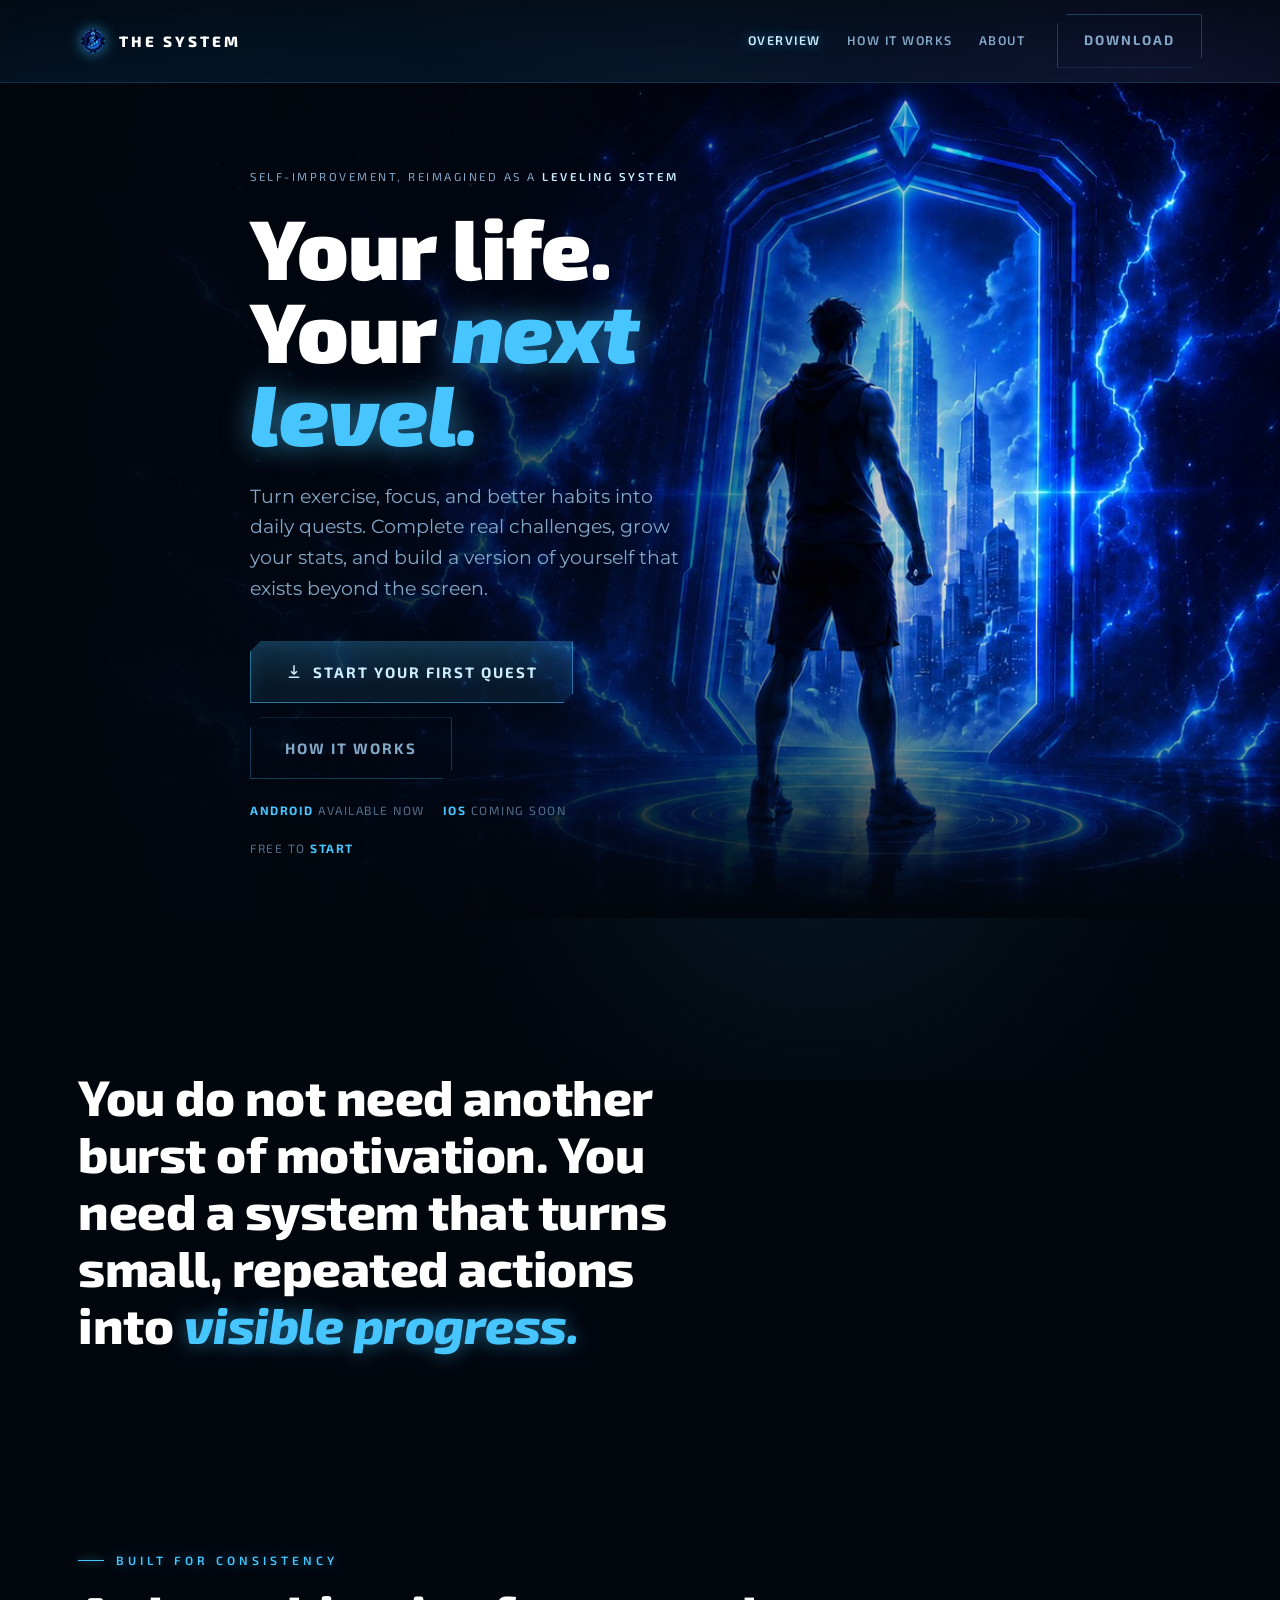
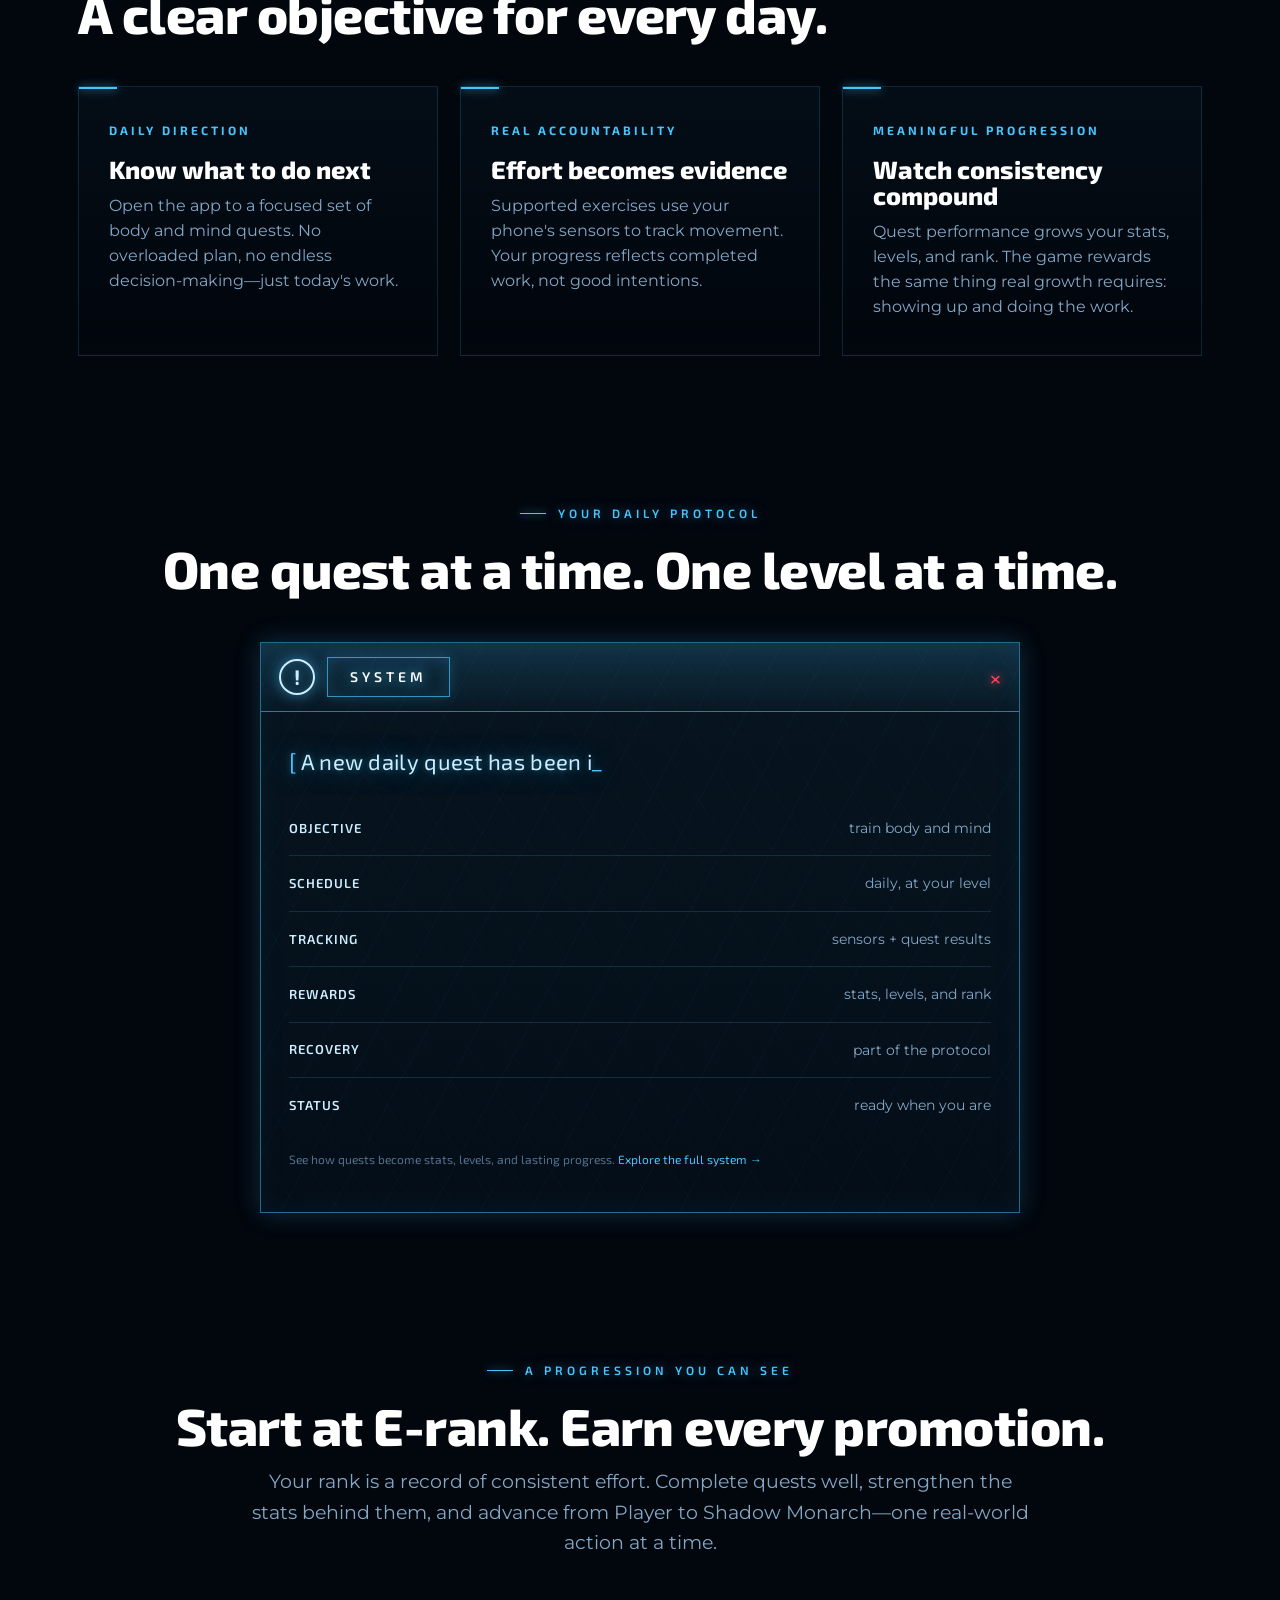
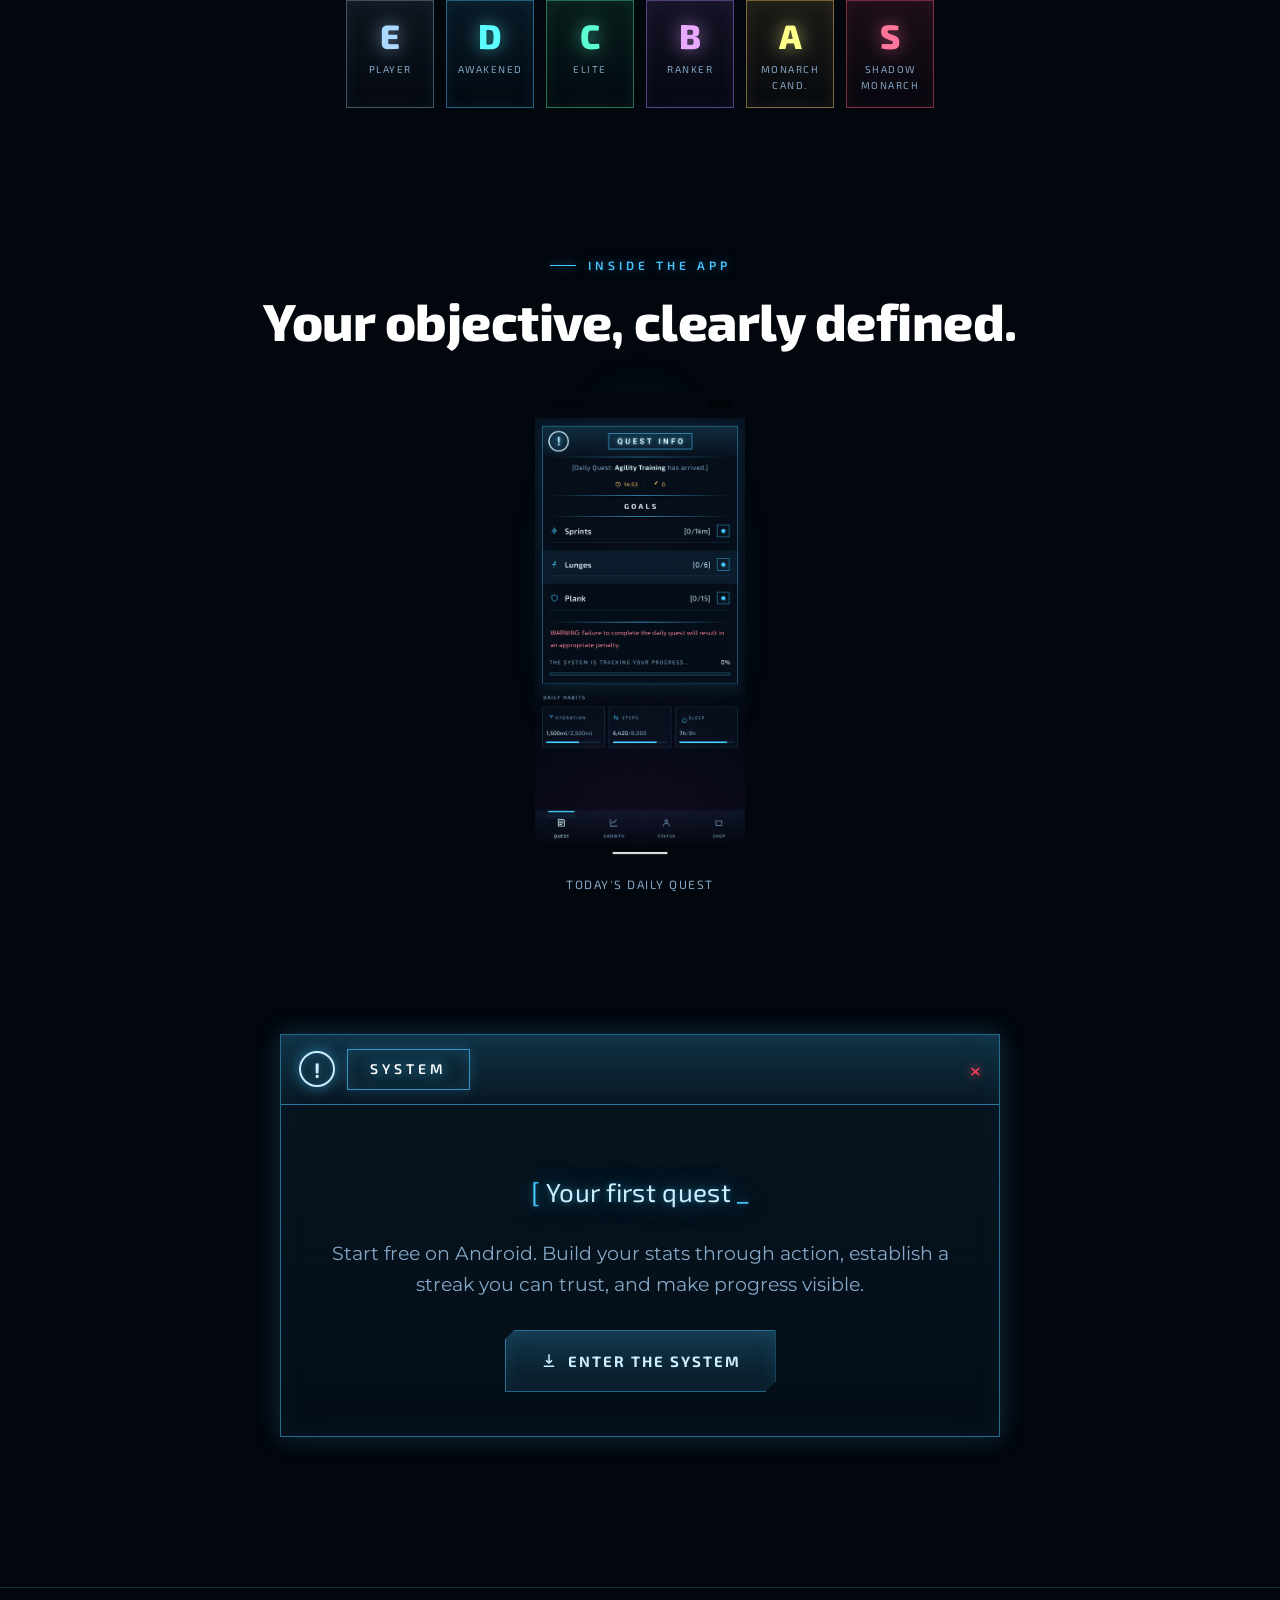
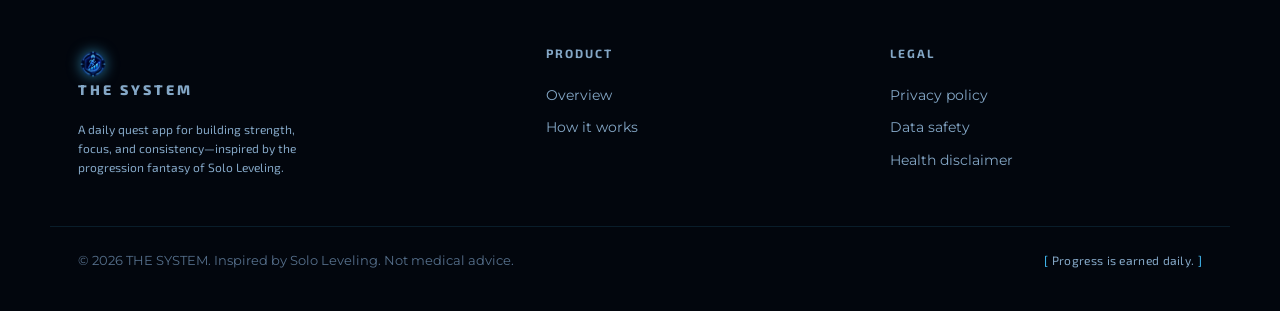
==== index.html @ 0dcc3638 "THE SYSTEM — marketing + download website (static; GitHub Pages + self-host via Docker)" ====
<!DOCTYPE html>
<html lang="en">
<head>
<meta charset="UTF-8" />
<meta name="viewport" content="width=device-width, initial-scale=1.0" />
<title>THE SYSTEM — Turn self-improvement into a daily quest</title>
<meta name="description" content="Build strength, focus, and consistency through daily quests inspired by Solo Leveling. Track real progress, earn stats, and level up in real life." />
<link rel="preconnect" href="https://fonts.googleapis.com" />
<link rel="preconnect" href="https://fonts.gstatic.com" crossorigin />
<link href="https://fonts.googleapis.com/css2?family=Exo+2:wght@300;400;500;600;700;800;900&family=Montserrat:wght@400;500;600;700;800&display=swap" rel="stylesheet" />
<link rel="stylesheet" href="site/site.css" />
  <link rel="icon" type="image/png" href="site/img/store-icon.png" />
  <meta name="theme-color" content="#02060d" />
  <meta property="og:type" content="website" />
  <meta property="og:image" content="site/img/banner.jpg" />
  <meta name="twitter:card" content="summary_large_image" />
  <meta name="twitter:image" content="site/img/banner.jpg" />
</head>
<body data-screen-label="Home">
<div class="bg-field"></div>
<div class="bg-scan"></div>

<!-- ============ NAV ============ -->
<header class="nav">
  <div class="nav-in">
    <a class="brand" href="index.html"><span class="mark"><img src="site/img/logo.png" alt="The System logo" /></span>THE&nbsp;SYSTEM</a>
    <nav class="nav-links">
      <a href="index.html" aria-current="page">Overview</a>
      <a href="the-system.html">How it works</a>
      <a href="about.html">About</a>
    </nav>
    <a class="btn ghost nav-cta" href="download.html">Download</a>
  </div>
</header>

<!-- ============ HERO ============ -->
<section class="phero">
  <div class="phero-art"><img src="site/img/banner.jpg" alt="A hunter facing a glowing gate" fetchpriority="high" decoding="async" /></div>
  <div class="wrap">
    <div class="phero-in">
      <span class="inspired">Self-improvement, reimagined as a <b>leveling system</b></span>
      <h1 style="margin-top:18px;">Your life.<br />Your <em>next level.</em></h1>
      <p class="lead">Turn exercise, focus, and better habits into daily quests. Complete real challenges, grow your stats, and build a version of yourself that exists beyond the screen.</p>
      <div class="phero-cta">
        <a class="btn lg" href="download.html">
          <svg class="ico" viewBox="0 0 24 24" fill="none" stroke="currentColor" stroke-width="2"><path d="M12 3v12M12 15l-4-4M12 15l4-4M5 19h14"/></svg>
          Start your first quest
        </a>
        <a class="btn ghost lg" href="the-system.html">How it works</a>
      </div>
      <div class="phero-note">
        <span><b>Android</b> available now</span>
        <span><b>iOS</b> coming soon</span>
        <span>Free to <b>start</b></span>
      </div>
    </div>
  </div>
</section>

<!-- ============ MANIFESTO ============ -->
<section class="section-pad" style="padding-top:clamp(60px,8vw,100px);">
  <div class="wrap">
    <p class="manifesto reveal">You do not need another burst of motivation. You need a system that turns small, repeated actions into <span class="sys-accent">visible progress.</span></p>
  </div>
</section>

<!-- ============ THE LAW (was VALUE PROPS) ============ -->
<section class="section-pad" style="padding-top:0;">
  <div class="wrap">
    <div style="margin-bottom:46px;">
      <span class="eyebrow reveal">Built for consistency</span>
      <h2 class="reveal" data-delay="60" style="margin-top:16px;max-width:24ch;">A clear objective for every day.</h2>
    </div>
    <div class="grid-3">
      <div class="vcard reveal">
        <div class="vk">Daily direction</div>
        <h3>Know what to do next</h3>
        <p>Open the app to a focused set of body and mind quests. No overloaded plan, no endless decision-making—just today's work.</p>
      </div>
      <div class="vcard reveal" data-delay="90">
        <div class="vk">Real accountability</div>
        <h3>Effort becomes evidence</h3>
        <p>Supported exercises use your phone's sensors to track movement. Your progress reflects completed work, not good intentions.</p>
      </div>
      <div class="vcard reveal" data-delay="180">
        <div class="vk">Meaningful progression</div>
        <h3>Watch consistency compound</h3>
        <p>Quest performance grows your stats, levels, and rank. The game rewards the same thing real growth requires: showing up and doing the work.</p>
      </div>
    </div>
  </div>
</section>

<!-- ============ RECOVERED TRANSMISSION (replaces LOOP) ============ -->
<section class="section-pad" style="padding-top:0;">
  <div class="wrap">
    <div class="center" style="margin-bottom:46px;">
      <span class="eyebrow reveal">Your daily protocol</span>
      <h2 class="reveal" data-delay="60" style="margin-top:18px;">One quest at a time. One level at a time.</h2>
    </div>
    <div class="sys-win reveal" style="max-width:760px;margin:0 auto;padding:0;"><div class="tex"></div>
      <div class="win-header"><span class="win-bang">!</span><span class="win-titlebox">System</span><span class="win-x">&times;</span></div>
      <div class="win-body" style="padding:32px 28px 30px;">
        <p class="brk mono glow-txt" style="font-size:clamp(16px,2.2vw,22px);margin-top:0;" data-type="A new daily quest has been issued."></p>
        <div class="spec" style="margin-top:20px;">
          <div class="spec-row"><span class="k">Objective</span><span class="v">train body and mind</span></div>
          <div class="spec-row"><span class="k">Schedule</span><span class="v">daily, at your level</span></div>
          <div class="spec-row"><span class="k">Tracking</span><span class="v">sensors + quest results</span></div>
          <div class="spec-row"><span class="k">Rewards</span><span class="v">stats, levels, and rank</span></div>
          <div class="spec-row"><span class="k">Recovery</span><span class="v">part of the protocol</span></div>
          <div class="spec-row"><span class="k">Status</span><span class="v">ready when you are</span></div>
        </div>
        <p class="mini-note" style="margin-top:18px;text-transform:none;letter-spacing:0;">See how quests become stats, levels, and lasting progress. <a href="the-system.html">Explore the full system &rarr;</a></p>
      </div>
    </div>
  </div>
</section>

<!-- ============ THE CLIMB (ranks) ============ -->
<section class="section-pad" style="padding-top:0;">
  <div class="wrap center">
    <span class="eyebrow reveal">A progression you can see</span>
    <h2 class="reveal" data-delay="60" style="margin-top:18px;margin-bottom:14px;">Start at E-rank. Earn every promotion.</h2>
    <p class="lead reveal" data-delay="120" style="margin:0 auto 42px;">Your rank is a record of consistent effort. Complete quests well, strengthen the stats behind them, and advance from Player to Shadow Monarch—one real-world action at a time.</p>
    <div class="ranks reveal" data-delay="160">
      <div class="rank-pill" data-r="E"><div class="lt">E</div><div class="nm">Player</div></div>
      <div class="rank-pill" data-r="D"><div class="lt">D</div><div class="nm">Awakened</div></div>
      <div class="rank-pill" data-r="C"><div class="lt">C</div><div class="nm">Elite</div></div>
      <div class="rank-pill" data-r="B"><div class="lt">B</div><div class="nm">Ranker</div></div>
      <div class="rank-pill" data-r="A"><div class="lt">A</div><div class="nm">Monarch Cand.</div></div>
      <div class="rank-pill" data-r="S"><div class="lt">S</div><div class="nm">Shadow Monarch</div></div>
    </div>
  </div>
</section>

<!-- ============ A GLIMPSE (app preview) ============ -->
<section class="section-pad" style="padding-top:0;">
  <div class="wrap">
    <div class="center" style="margin-bottom:46px;">
      <span class="eyebrow reveal">Inside the app</span>
      <h2 class="reveal" data-delay="60" style="margin-top:18px;">Your objective, clearly defined.</h2>
    </div>
    <div class="shots">
      <div class="shot reveal">
        <div class="device"><img src="site/img/app-quest.png" alt="The System's daily quest window" width="210" height="466" loading="lazy" decoding="async" /></div>
        <div class="cap">Today's daily quest</div>
      </div>
    </div>
  </div>
</section>

<!-- ============ DOWNLOAD CTA ============ -->
<section class="cta-band" style="padding-top:0;">
  <div class="wrap center">
    <div class="sys-win reveal" style="max-width:720px;margin:0 auto;padding:0;">
      <div class="win-header"><span class="win-bang">!</span><span class="win-titlebox">System</span><span class="win-x">&times;</span></div>
      <div class="win-body" style="padding:40px 32px 44px;">
        <p class="brk mono glow-txt" style="font-size:clamp(18px,2.4vw,26px);" data-type="Your first quest is ready."></p>
        <p class="lead" style="margin:18px auto 30px;">Start free on Android. Build your stats through action, establish a streak you can trust, and make progress visible.</p>
        <a class="btn lg" href="download.html">
          <svg class="ico" viewBox="0 0 24 24" fill="none" stroke="currentColor" stroke-width="2"><path d="M12 3v12M12 15l-4-4M12 15l4-4M5 19h14"/></svg>
          Enter the System
        </a>
      </div>
    </div>
  </div>
</section>

<!-- ============ FOOTER ============ -->
<footer class="footer">
  <div class="wrap footer-in">
    <div>
      <a class="brand" href="index.html" style="margin-bottom:14px;"><span class="mark"><img src="site/img/logo.png" alt="The System logo" /></span>THE&nbsp;SYSTEM</a>
      <p class="mini-note" style="text-transform:none;letter-spacing:0;color:var(--dim);max-width:36ch;">A daily quest app for building strength, focus, and consistency—inspired by the progression fantasy of Solo Leveling.</p>
    </div>
    <div>
      <h4>Product</h4>
      <a href="index.html">Overview</a>
      <a href="the-system.html">How it works</a>
    </div>
    <div>
      <h4>Legal</h4>
      <a href="privacy-policy.html">Privacy policy</a>
      <a href="#">Data safety</a>
      <a href="#">Health disclaimer</a>
    </div>
  </div>
  <div class="wrap legal">
    <span>&copy; <span id="year">2026</span> THE SYSTEM. Inspired by Solo Leveling. Not medical advice.</span>
    <span class="brk">Progress is earned daily.</span>
  </div>
</footer>

<script src="site/site.js"></script>
</body>
</html>
---- site/site.css ----
/* ============================================================
   THE SYSTEM — marketing site design system
   Holographic "System window" language ported from the app.
   Tokens are set on :root by site.js (colorway/motion/font tweaks).
   ============================================================ */

:root {
  --sys: #46c5ff;
  --sys-rgb: 70, 197, 255;
  --bright: #cdeeff;
  --text: #dceefc;
  --dim: #84a7c6;
  --faint: #56708c;
  --danger: #ff4257;
  --danger-rgb: 255, 66, 87;
  --gold: #ffcf6b;
  --ok: #46e3a0;
  --ok-rgb: 70, 227, 160;
  --bg0: #02060d;
  --bg1: #050d18;
  --line: rgba(var(--sys-rgb), 0.5);
  --glow-k: 1;
  --disp: 'Exo 2';
  --body: 'Montserrat';
  --maxw: 1180px;
}

* { box-sizing: border-box; -webkit-tap-highlight-color: transparent; }

html { scroll-behavior: smooth; }
@media (prefers-reduced-motion: reduce) { html { scroll-behavior: auto; } }

body {
  margin: 0;
  font-family: var(--body), system-ui, sans-serif;
  color: var(--text);
  background: var(--bg0);
  line-height: 1.6;
  overflow-x: hidden;
  position: relative;
  -webkit-font-smoothing: antialiased;
}

/* ===== layered atmospheric background ===== */
/* base wash: deep cool gradient + cyan bloom from a "gate" above + far violet */
.bg-field {
  position: fixed; inset: 0; z-index: -6; pointer-events: none;
  background:
    radial-gradient(70% 48% at 50% -8%, rgba(var(--sys-rgb), 0.16) 0%, rgba(var(--sys-rgb), 0) 60%),
    radial-gradient(100% 70% at 88% 4%, rgba(150, 40, 220, 0.12) 0%, rgba(150, 40, 220, 0) 55%),
    radial-gradient(120% 80% at 10% 102%, rgba(var(--sys-rgb), 0.07) 0%, rgba(var(--sys-rgb), 0) 60%),
    linear-gradient(180deg, #061224 0%, var(--bg1) 32%, var(--bg0) 72%, #010308 100%);
}
/* vignette + diagonal brushed-circuit scratch */
.bg-field::before {
  content: ''; position: absolute; inset: 0; opacity: 0.5;
  background:
    repeating-linear-gradient(122deg, transparent 0 34px, rgba(var(--sys-rgb), 0.04) 34px 35px, transparent 35px 70px),
    repeating-linear-gradient(58deg, transparent 0 92px, rgba(var(--sys-rgb), 0.022) 92px 93px),
    repeating-linear-gradient(58deg, transparent 0 190px, rgba(190, 220, 255, 0.018) 190px 191px);
  -webkit-mask-image: radial-gradient(130% 110% at 50% 0%, #000 28%, transparent 88%);
  mask-image: radial-gradient(130% 110% at 50% 0%, #000 28%, transparent 88%);
}
.bg-field::after { /* edge vignette to focus content */
  content: ''; position: absolute; inset: 0;
  background: radial-gradient(130% 100% at 50% 42%, transparent 52%, rgba(0, 4, 10, 0.55) 100%);
}

/* slow-pulsing aurora band high in the scene */
.bg-aurora {
  position: fixed; left: -10%; right: -10%; top: -14%; height: 56%; z-index: -5; pointer-events: none;
  background: radial-gradient(60% 100% at 50% 0%, rgba(var(--sys-rgb), 0.14), rgba(var(--sys-rgb), 0) 70%);
  filter: blur(30px); opacity: calc(0.85 * var(--glow-k)); will-change: opacity, transform;
  animation: auroraPulse 14s ease-in-out infinite;
}
@keyframes auroraPulse { 0%, 100% { opacity: calc(0.6 * var(--glow-k)); transform: translateY(0) scale(1); } 50% { opacity: calc(0.95 * var(--glow-k)); transform: translateY(-2%) scale(1.04); } }

/* drifting blue light pools */
.bg-light {
  position: fixed; inset: -20%; z-index: -5; pointer-events: none; will-change: transform;
  opacity: calc(0.75 * var(--glow-k));
  background:
    radial-gradient(26% 38% at 22% 28%, rgba(var(--sys-rgb), 0.20), transparent 70%),
    radial-gradient(22% 34% at 78% 18%, rgba(130, 170, 255, 0.16), transparent 70%),
    radial-gradient(30% 40% at 60% 80%, rgba(var(--sys-rgb), 0.12), transparent 72%);
  animation: lightDrift 18s ease-in-out infinite alternate;
}
@keyframes lightDrift {
  0%   { transform: translate3d(-4%, -2%, 0) scale(1.05); }
  50%  { transform: translate3d(3%, 2%, 0) scale(1.12); }
  100% { transform: translate3d(5%, -3%, 0) scale(1.06); }
}
/* slow light beam sweeping across */
.bg-sweep {
  position: fixed; top: -10%; bottom: -10%; width: 42%; left: -50%; z-index: -5;
  pointer-events: none; mix-blend-mode: screen; filter: blur(10px);
  opacity: calc(0.85 * var(--glow-k));
  background: linear-gradient(105deg, transparent 0%, rgba(var(--sys-rgb), 0.10) 42%, rgba(190, 220, 255, 0.08) 52%, rgba(var(--sys-rgb), 0.07) 62%, transparent 100%);
  transform: skewX(-8deg);
  animation: lightSweep 13s linear infinite;
}
@keyframes lightSweep { 0% { left: -50%; } 100% { left: 120%; } }

/* ===== lightning / thunder ===== */
.bg-flash {
  position: fixed; inset: 0; z-index: -4; pointer-events: none; mix-blend-mode: screen; opacity: 0;
  background: radial-gradient(95% 70% at 26% -8%, rgba(180, 215, 255, 0.6), rgba(var(--sys-rgb), 0.22) 36%, transparent 72%);
  animation: thunder 8.5s ease-out infinite;
}
.bg-flash.b2 {
  background: radial-gradient(85% 65% at 78% -8%, rgba(160, 205, 255, 0.55), rgba(var(--sys-rgb), 0.2) 40%, transparent 74%);
  animation-duration: 12s; animation-delay: 4.5s;
}
@keyframes thunder {
  0%, 100% { opacity: 0; }
  1.4% { opacity: 0.85; }
  2.8% { opacity: 0.1; }
  4.2% { opacity: 0.62; }
  6.5% { opacity: 0; }
}
.bg-bolts { position: fixed; inset: 0; z-index: -4; pointer-events: none; }
.bg-bolts svg {
  position: absolute; top: 0; width: auto; opacity: 1; color: var(--sys);
  transform: translateX(-50%); overflow: visible;   /* left:% = bolt centre; forks may exceed viewBox */
  filter: drop-shadow(0 0 1.5px #ffffff) drop-shadow(0 0 6px var(--sys)) drop-shadow(0 0 16px rgba(var(--sys-rgb), 0.75));
  -webkit-mask-image: linear-gradient(180deg, #000 82%, transparent 100%);
  mask-image: linear-gradient(180deg, #000 82%, transparent 100%);
  clip-path: inset(0 0 100% 0);
  animation: boltDraw 7s ease-in-out infinite;
}
/* per-branch widths are set inline (tapered by fork depth); classes carry colour */
.bg-bolts svg path { fill: none; stroke-linecap: round; stroke-linejoin: round; }
.bg-bolts svg .glow { stroke: currentColor; opacity: 0.35; }
.bg-bolts svg .core { stroke: #eaf6ff; }
/* A strike: snap-draw the whole forked bolt top→bottom, double-flicker, fade — then
   stay dark the rest of the (8–12s) cycle. Staggered per bolt so strikes feel random. */
@keyframes boltDraw {
  0% { clip-path: inset(0 0 100% 0); opacity: 1; }
  5% { clip-path: inset(0 0 0 0); opacity: 1; }
  7% { opacity: 0.3; }
  9% { opacity: 1; }
  12% { opacity: 0.55; }
  14% { opacity: 1; }
  22% { clip-path: inset(0 0 0 0); opacity: 0; }
  100% { clip-path: inset(0 0 0 0); opacity: 0; }
}

/* horizon perspective grid anchored to the bottom of the viewport */
.bg-grid {
  position: fixed; left: -30%; right: -30%; bottom: -4%; height: 44%; z-index: -5; pointer-events: none;
  background-image:
    repeating-linear-gradient(90deg, rgba(var(--sys-rgb), 0.14) 0 1px, transparent 1px 64px),
    repeating-linear-gradient(0deg, rgba(var(--sys-rgb), 0.14) 0 1px, transparent 1px 64px);
  transform: perspective(460px) rotateX(76deg); transform-origin: bottom center;
  -webkit-mask-image: linear-gradient(0deg, transparent 0%, #000 42%, transparent 100%);
  mask-image: linear-gradient(0deg, transparent 0%, #000 42%, transparent 100%);
  opacity: 0.38;
}
/* gridDrift removed: it animated background-position (full-viewport repaint every
   frame) but each gradient slid only along its own invariant axis → zero visible
   motion. The 3D transform already promotes this layer; it now rasterizes once. */

/* drifting motes (particle field) — populated by site.js */
.bg-motes { position: fixed; inset: 0; z-index: -4; pointer-events: none; overflow: hidden; }
.bg-motes i {
  position: absolute; bottom: -10px; width: 2px; height: 2px; border-radius: 50%;
  background: var(--sys); box-shadow: 0 0 7px var(--sys); opacity: 0;
  animation: moteRise linear infinite;
}
@keyframes moteRise {
  0% { transform: translateY(0); opacity: 0; }
  12% { opacity: 0.8; }
  85% { opacity: 0.5; }
  100% { transform: translateY(-104vh); opacity: 0; }
}

/* fine scanlines */
.bg-scan {
  position: fixed; inset: 0; z-index: -3; pointer-events: none; opacity: 0.42;
  background: repeating-linear-gradient(0deg, rgba(var(--sys-rgb), 0.03) 0px, rgba(var(--sys-rgb), 0.03) 1px, transparent 1px, transparent 3px);
  mix-blend-mode: screen;
}
body[data-motion="low"] .bg-scan { display: none; }
body[data-motion="low"] .bg-aurora,
body[data-motion="low"] .bg-grid,
body[data-motion="low"] .bg-light,
body[data-motion="low"] .bg-flash,
body[data-motion="low"] .bg-bolts svg { animation: none; }
body[data-motion="low"] .bg-flash,
body[data-motion="low"] .bg-bolts { display: none; }
body[data-motion="low"] .bg-motes { display: none; }
@media (prefers-reduced-motion: reduce) {
  .bg-aurora, .bg-grid, .bg-motes i, .bg-light, .bg-flash, .bg-bolts svg { animation: none; }
  .bg-motes, .bg-flash, .bg-bolts { display: none; }
}

/* ---------- typography ---------- */
.mono { font-family: var(--disp), system-ui, sans-serif; font-variant-numeric: tabular-nums; }
.eyebrow {
  font-family: var(--disp), system-ui, sans-serif;
  font-size: 12px; font-weight: 600; letter-spacing: 4px; text-transform: uppercase;
  color: var(--sys); text-shadow: 0 0 12px rgba(var(--sys-rgb), 0.5);
  display: inline-flex; align-items: center; gap: 12px;
}
.eyebrow::before {
  content: ''; width: 26px; height: 1px; background: var(--sys);
  box-shadow: 0 0 8px var(--sys);
}
h1, h2, h3 { font-family: var(--disp), system-ui, sans-serif; font-weight: 800; line-height: 1.04; margin: 0; color: #fff; letter-spacing: -0.01em; text-wrap: balance; }
h1 { font-size: clamp(40px, 7vw, 84px); }
h2 { font-size: clamp(30px, 4.4vw, 52px); }
h3 { font-size: clamp(19px, 2vw, 24px); letter-spacing: 0; }
p { text-wrap: pretty; }
.lead { font-size: clamp(17px, 1.5vw, 21px); color: var(--dim); max-width: 60ch; }
.glow-txt { color: #fff; text-shadow: 0 0 24px rgba(var(--sys-rgb), 0.55), 0 0 6px rgba(var(--sys-rgb), 0.4); }
.sys-accent { color: var(--sys); text-shadow: 0 0 20px rgba(var(--sys-rgb), 0.5); }

/* bracketed System voice copy */
.brk {
  font-family: var(--disp), system-ui, sans-serif; color: var(--bright);
  letter-spacing: 0.3px;
}
.brk::before { content: '[ '; color: var(--sys); }
.brk::after { content: ' ]'; color: var(--sys); }

a { color: var(--sys); text-decoration: none; }

/* ---------- layout ---------- */
.wrap { max-width: var(--maxw); margin: 0 auto; padding: 0 28px; }
section { position: relative; }
.section-pad { padding: clamp(70px, 11vw, 140px) 0; }
.center { text-align: center; }
.center .lead, .center .eyebrow { margin-left: auto; margin-right: auto; }
.center .eyebrow { justify-content: center; }

/* ---------- nav ---------- */
.nav {
  position: sticky; top: 0; z-index: 100;
  backdrop-filter: blur(10px) saturate(140%);
  -webkit-backdrop-filter: blur(10px) saturate(140%);
  background: linear-gradient(180deg, rgba(3, 8, 16, 0.86), rgba(3, 8, 16, 0.55));
  border-bottom: 1px solid rgba(var(--sys-rgb), 0.22);
}
/* Reduced-motion: drop the per-scroll-frame backdrop blur for a cheap opaque bar. */
body[data-motion="low"] .nav { backdrop-filter: none; -webkit-backdrop-filter: none; background: rgba(3, 8, 16, 0.92); }
.nav-in { max-width: var(--maxw); margin: 0 auto; padding: 14px 28px; display: flex; align-items: center; gap: 28px; }
.brand { display: flex; align-items: center; gap: 11px; font-family: var(--disp); font-weight: 800; letter-spacing: 3px; color: #fff; text-transform: uppercase; font-size: 15px; }
.brand .mark {
  width: 30px; height: 30px; flex-shrink: 0; display: grid; place-items: center;
}
.brand .mark img { width: 100%; height: 100%; object-fit: contain; filter: drop-shadow(0 0 7px rgba(var(--sys-rgb), 0.6)); }
.nav-links { display: flex; gap: 26px; margin-left: auto; align-items: center; }
.nav-links a {
  font-family: var(--disp); font-size: 12.5px; font-weight: 600; letter-spacing: 1.5px;
  text-transform: uppercase; color: var(--dim); transition: color .15s, text-shadow .15s;
}
.nav-links a:hover, .nav-links a[aria-current="page"] { color: var(--bright); text-shadow: 0 0 12px rgba(var(--sys-rgb), 0.5); }
.nav-cta { margin-left: 4px; }
.nav-burger { display: none; }
@media (max-width: 760px) {
  .nav-links { display: none; }
}

/* ---------- buttons ---------- */
.btn {
  font-family: var(--disp), system-ui, sans-serif; font-weight: 700; letter-spacing: 2px;
  text-transform: uppercase; cursor: pointer; user-select: none; display: inline-flex;
  align-items: center; gap: 10px; border: 1px solid var(--line); color: var(--bright);
  background: linear-gradient(180deg, rgba(var(--sys-rgb), 0.22), rgba(var(--sys-rgb), 0.05));
  padding: 15px 26px; font-size: 13.5px; position: relative; transition: all .16s ease;
  box-shadow: inset 0 0 20px rgba(var(--sys-rgb), 0.1); clip-path: polygon(10px 0, 100% 0, 100% calc(100% - 10px), calc(100% - 10px) 100%, 0 100%, 0 10px);
}
.btn:hover { background: linear-gradient(180deg, rgba(var(--sys-rgb), 0.36), rgba(var(--sys-rgb), 0.1)); box-shadow: 0 0 26px rgba(var(--sys-rgb), 0.4), inset 0 0 22px rgba(var(--sys-rgb), 0.16); transform: translateY(-1px); }
.btn:active { transform: translateY(0) scale(0.99); }
.btn.lg { padding: 18px 34px; font-size: 15px; }
.btn.ghost { background: transparent; color: var(--dim); border-color: rgba(var(--sys-rgb), 0.28); box-shadow: none; }
.btn.ghost:hover { color: var(--bright); border-color: var(--sys); box-shadow: 0 0 18px rgba(var(--sys-rgb), 0.25); }
.btn .ico { width: 18px; height: 18px; display: block; }

/* ---------- System window ---------- */
.sys-win {
  position: relative;
  background: linear-gradient(180deg, rgba(var(--sys-rgb), 0.05), rgba(var(--sys-rgb), 0.012)), rgba(5, 13, 24, 0.78);
  border: 1px solid var(--line);
  box-shadow: 0 0 calc(24px * var(--glow-k)) rgba(var(--sys-rgb), calc(0.22 * var(--glow-k))), inset 0 0 30px rgba(var(--sys-rgb), 0.05);
}
.sys-win.danger {
  background: linear-gradient(180deg, rgba(var(--danger-rgb), 0.1), rgba(var(--danger-rgb), 0.02)), rgba(22, 6, 10, 0.8);
  border-color: rgba(var(--danger-rgb), 0.55);
  box-shadow: 0 0 calc(28px * var(--glow-k)) rgba(var(--danger-rgb), 0.3), inset 0 0 30px rgba(var(--danger-rgb), 0.06);
}
.sys-win .tex {
  position: absolute; inset: 0; pointer-events: none; z-index: 0; opacity: 0.6; overflow: hidden;
  background:
    repeating-linear-gradient(118deg, transparent 0 20px, rgba(var(--sys-rgb), 0.05) 20px 21px, transparent 21px 44px),
    repeating-linear-gradient(56deg, transparent 0 32px, rgba(var(--sys-rgb), 0.03) 32px 33px);
}
.sys-win.danger .tex { background: repeating-linear-gradient(118deg, transparent 0 26px, rgba(var(--danger-rgb), 0.05) 26px 27px); }
.sys-win > * { position: relative; z-index: 1; }

.win-header {
  display: flex; align-items: center; gap: 12px; padding: 14px 18px;
  border-bottom: 1px solid var(--line);
  background: linear-gradient(180deg, rgba(var(--sys-rgb), 0.16), rgba(var(--sys-rgb), 0.02));
}
.win-bang {
  width: 36px; height: 36px; border-radius: 50%; flex-shrink: 0; border: 2px solid var(--bright);
  display: grid; place-items: center; font-family: var(--disp); font-weight: 700; font-size: 21px;
  color: var(--bright); text-shadow: 0 0 12px var(--sys); line-height: 1;
  box-shadow: 0 0 14px rgba(var(--sys-rgb), 0.55), inset 0 0 10px rgba(var(--sys-rgb), 0.3);
}
.sys-win.danger .win-bang { border-color: var(--danger); color: var(--danger); text-shadow: 0 0 12px var(--danger); box-shadow: 0 0 14px rgba(var(--danger-rgb), 0.55); }
.win-titlebox {
  border: 1.5px solid rgba(var(--sys-rgb), 0.7); padding: 8px 22px; font-family: var(--disp);
  font-weight: 600; letter-spacing: 4px; color: #fff; text-transform: uppercase; white-space: nowrap;
  font-size: 14px; text-shadow: 0 0 14px var(--sys); box-shadow: inset 0 0 18px rgba(var(--sys-rgb), 0.14), 0 0 14px rgba(var(--sys-rgb), 0.2);
}
.sys-win.danger .win-titlebox { border-color: rgba(var(--danger-rgb), 0.7); text-shadow: 0 0 14px var(--danger); box-shadow: inset 0 0 18px rgba(var(--danger-rgb), 0.14); }
.win-x { margin-left: auto; color: var(--danger); font-size: 22px; line-height: 1; font-family: var(--disp); text-shadow: 0 0 10px var(--danger); }
.win-body { padding: 22px 20px; }
.divider { height: 1px; background: linear-gradient(90deg, transparent, rgba(var(--sys-rgb), 0.85), transparent); box-shadow: 0 0 7px rgba(var(--sys-rgb), 0.5); margin: 18px 0; }

/* ---------- hero ---------- */
.hero { padding: clamp(60px, 9vw, 110px) 0 clamp(60px, 8vw, 90px); position: relative; overflow: hidden; }
.hero-grid {
  position: absolute; left: -25%; right: -25%; bottom: -6%; height: 52%; z-index: -1; pointer-events: none;
  background-image:
    repeating-linear-gradient(90deg, rgba(var(--sys-rgb), 0.16) 0 1px, transparent 1px 60px),
    repeating-linear-gradient(0deg, rgba(var(--sys-rgb), 0.16) 0 1px, transparent 1px 60px);
  transform: perspective(420px) rotateX(74deg); transform-origin: bottom center;
  -webkit-mask-image: linear-gradient(0deg, transparent 2%, #000 50%, transparent 100%);
  mask-image: linear-gradient(0deg, transparent 2%, #000 50%, transparent 100%);
  opacity: 0.5;
}
/* gridpan removed: same no-op background-position animation as gridDrift. */
.hero-layout { display: grid; grid-template-columns: 1.15fr 0.85fr; gap: 56px; align-items: center; }
@media (max-width: 920px) { .hero-layout { grid-template-columns: 1fr; gap: 44px; } }
.hero h1 { margin: 18px 0 0; }
.hero .lead { margin-top: 24px; }
.hero-cta { display: flex; flex-wrap: wrap; gap: 14px; margin-top: 36px; align-items: center; }
.hero-meta { display: flex; gap: 22px; margin-top: 26px; flex-wrap: wrap; font-family: var(--disp); font-size: 12px; letter-spacing: 1.5px; text-transform: uppercase; color: var(--dim); }
.hero-meta b { color: var(--bright); font-weight: 700; }

/* device frame (wraps cropped screenshot) */
.device { position: relative; width: 100%; max-width: 290px; margin: 0 auto; }
.device img { width: 100%; display: block; border-radius: 22px; }
.device::after {
  content: ''; position: absolute; inset: -10% -14%; z-index: -1;
  background: radial-gradient(60% 60% at 50% 45%, rgba(var(--sys-rgb), 0.4), transparent 70%);
  filter: blur(20px); opacity: calc(0.7 * var(--glow-k));
}
.device.float { animation: floaty 6s ease-in-out infinite; }
@keyframes floaty { 0%, 100% { transform: translateY(0); } 50% { transform: translateY(-12px); } }
body[data-motion="low"] .device.float { animation: none; }

/* ---------- pillars ---------- */
.grid-2 { display: grid; grid-template-columns: 1fr 1fr; gap: 22px; }
.grid-3 { display: grid; grid-template-columns: repeat(3, 1fr); gap: 22px; }
.grid-4 { display: grid; grid-template-columns: repeat(4, 1fr); gap: 18px; }
@media (max-width: 860px) { .grid-2, .grid-3, .grid-4 { grid-template-columns: 1fr; } }
@media (max-width: 860px) { .grid-4 { grid-template-columns: 1fr 1fr; } }

.pillar { padding: 30px 28px 32px; display: flex; flex-direction: column; gap: 14px; }
.pillar .tag { font-family: var(--disp); font-size: 11px; letter-spacing: 2.5px; text-transform: uppercase; font-weight: 700; padding: 5px 12px; align-self: flex-start; border: 1px solid; }
.tag.free { color: var(--ok); border-color: rgba(var(--ok-rgb), 0.5); background: rgba(var(--ok-rgb), 0.08); text-shadow: 0 0 8px rgba(var(--ok-rgb), 0.4); }
.tag.enh { color: var(--gold); border-color: rgba(255, 207, 107, 0.5); background: rgba(255, 207, 107, 0.08); text-shadow: 0 0 8px rgba(255, 207, 107, 0.4); }
.pillar h3 { font-size: 26px; font-family: var(--disp); }
.pillar p { color: var(--dim); margin: 0; }
.stat-chips { display: flex; flex-wrap: wrap; gap: 8px; margin-top: 4px; }
.chip {
  font-family: var(--disp); font-size: 12px; font-weight: 700; letter-spacing: 1px; padding: 6px 11px;
  border: 1px solid rgba(var(--sys-rgb), 0.35); color: var(--bright); background: rgba(var(--sys-rgb), 0.07);
  display: inline-flex; align-items: center; gap: 7px;
}
.chip.locked { color: var(--dim); border-color: rgba(132, 167, 198, 0.3); }
.chip.locked::before { content: '\1F512'; font-size: 10px; filter: grayscale(1) opacity(0.7); }

/* feature card */
.fcard { padding: 26px 24px; display: flex; flex-direction: column; gap: 12px; }
.fcard .ic {
  width: 42px; height: 42px; border: 1px solid var(--line); display: grid; place-items: center;
  color: var(--sys); box-shadow: inset 0 0 14px rgba(var(--sys-rgb), 0.12);
}
.fcard .ic svg { width: 22px; height: 22px; }
.fcard h3 { font-size: 19px; }
.fcard p { color: var(--dim); margin: 0; font-size: 15px; }

/* ---------- core loop ---------- */
.loop { display: grid; grid-template-columns: repeat(4, 1fr); gap: 16px; position: relative; }
@media (max-width: 860px) { .loop { grid-template-columns: 1fr 1fr; } }
.loop-step { padding: 24px 20px; display: flex; flex-direction: column; gap: 10px; position: relative; }
.loop-step .n { font-family: var(--disp); font-weight: 800; font-size: 13px; color: var(--sys); letter-spacing: 2px; }
.loop-step h3 { font-size: 18px; }
.loop-step p { color: var(--dim); font-size: 14px; margin: 0; }

/* ---------- ranks ---------- */
.ranks { display: flex; gap: 12px; flex-wrap: wrap; justify-content: center; }
.rank-pill {
  --rc: var(--sys); --rc-rgb: var(--sys-rgb);
  width: 88px; padding: 18px 0 14px; text-align: center; border: 1px solid rgba(var(--rc-rgb), 0.45);
  background: linear-gradient(180deg, rgba(var(--rc-rgb), 0.1), rgba(var(--rc-rgb), 0.02));
  box-shadow: inset 0 0 16px rgba(var(--rc-rgb), 0.08); position: relative;
}
.rank-pill .lt { font-family: var(--disp); font-weight: 800; font-size: 34px; color: #fff; text-shadow: 0 0 18px rgba(var(--rc-rgb), 0.6); line-height: 1; }
.rank-pill .nm { font-family: var(--disp); font-size: 10px; letter-spacing: 1.5px; text-transform: uppercase; color: var(--dim); margin-top: 8px; }
.rank-pill[data-r="E"] { --rc-rgb: 132,167,198; }
.rank-pill[data-r="D"] { --rc-rgb: 70,197,255; }
.rank-pill[data-r="C"] { --rc-rgb: 70,227,160; }
.rank-pill[data-r="B"] { --rc-rgb: 180,130,255; }
.rank-pill[data-r="A"] { --rc-rgb: 255,207,107; }
.rank-pill[data-r="S"] { --rc-rgb: 255,90,120; }
.rank-pill .lt { color: rgb(var(--rc-rgb)); filter: brightness(1.3); }

/* ---------- screenshot showcase ---------- */
.shots { display: flex; gap: 30px; justify-content: center; flex-wrap: wrap; align-items: flex-start; }
.shot { width: 210px; text-align: center; }
.shot .device { max-width: 210px; }
.shot .cap { font-family: var(--disp); font-size: 12px; letter-spacing: 1.5px; text-transform: uppercase; color: var(--dim); margin-top: 16px; }

/* ---------- stat list / spec rows ---------- */
.spec { display: flex; flex-direction: column; }
.spec-row { display: flex; justify-content: space-between; align-items: center; gap: 16px; padding: 16px 0; border-bottom: 1px solid rgba(var(--sys-rgb), 0.16); }
.spec-row:last-child { border-bottom: 0; }
.spec-row .k { font-family: var(--disp); font-weight: 600; letter-spacing: 1px; color: var(--bright); text-transform: uppercase; font-size: 13px; }
.spec-row .v { color: var(--dim); text-align: right; font-size: 14px; }

/* progress track */
.track { position: relative; height: 8px; background: rgba(var(--sys-rgb), 0.1); border: 1px solid rgba(var(--sys-rgb), 0.24); overflow: hidden; }
.track > i { position: absolute; inset: 0; transform-origin: left; background: linear-gradient(90deg, rgba(var(--sys-rgb), 0.5), var(--sys)); box-shadow: 0 0 12px var(--sys); display: block; }

/* ---------- CTA band ---------- */
.cta-band { padding: clamp(60px, 9vw, 110px) 0; text-align: center; }
/* framed feature-graphic banner */
.banner-frame {
  position: relative; max-width: 920px; margin: 0 auto 36px; padding: 9px;
  border: 1px solid var(--line); background: rgba(5, 13, 24, 0.6);
  box-shadow: 0 0 calc(30px * var(--glow-k)) rgba(var(--sys-rgb), 0.22), inset 0 0 30px rgba(var(--sys-rgb), 0.05);
}
.banner-frame img { display: block; width: 100%; height: auto; }

/* ---------- FAQ ---------- */
.faq { max-width: 760px; margin: 0 auto; }
.faq details { border-bottom: 1px solid rgba(var(--sys-rgb), 0.18); padding: 4px 0; }
.faq summary { cursor: pointer; list-style: none; padding: 20px 4px; font-family: var(--disp); font-weight: 600; font-size: 17px; color: var(--bright); display: flex; justify-content: space-between; align-items: center; gap: 16px; }
.faq summary::-webkit-details-marker { display: none; }
.faq summary::after { content: '+'; color: var(--sys); font-size: 24px; font-family: var(--disp); transition: transform .2s; }
.faq details[open] summary::after { transform: rotate(45deg); }
.faq details p { color: var(--dim); margin: 0 4px 22px; font-size: 15px; }

/* ---------- footer ---------- */
.footer { border-top: 1px solid rgba(var(--sys-rgb), 0.2); padding: 56px 0 40px; margin-top: 40px; }
.footer-in { display: grid; grid-template-columns: 1.4fr 1fr 1fr; gap: 32px; }
@media (max-width: 760px) { .footer-in { grid-template-columns: 1fr; gap: 28px; } }
.footer h4 { font-family: var(--disp); font-size: 12px; letter-spacing: 2px; text-transform: uppercase; color: var(--dim); margin: 0 0 16px; font-weight: 700; }
.footer a { display: block; color: var(--dim); font-size: 14px; padding: 5px 0; transition: color .15s; }
.footer a:hover { color: var(--bright); }
.footer .legal { margin-top: 36px; padding-top: 24px; border-top: 1px solid rgba(var(--sys-rgb), 0.12); font-size: 12.5px; color: var(--faint); display: flex; justify-content: space-between; flex-wrap: wrap; gap: 12px; }
.footer .legal .brk { font-size: 12px; color: var(--dim); }

/* ---------- scroll reveal ---------- */
.reveal { opacity: 0; transform: translateY(22px); transition: opacity .7s cubic-bezier(.2, .8, .2, 1), transform .7s cubic-bezier(.2, .8, .2, 1); }
.reveal.in { opacity: 1; transform: none; }
body[data-motion="low"] .reveal { opacity: 1; transform: none; transition: none; }
@media (prefers-reduced-motion: reduce) { .reveal { opacity: 1; transform: none; transition: none; } }

/* caret for typed text */
.caret::after { content: '_'; color: var(--sys); animation: blink 1s steps(1) infinite; }
@keyframes blink { 0%, 100% { opacity: 1; } 50% { opacity: 0; } }
body[data-motion="low"] .caret::after { animation: none; }

/* divider label */
.mini-note { font-family: var(--disp); font-size: 12px; letter-spacing: 2px; text-transform: uppercase; color: var(--faint); }

/* warning footer (penalty styling) */
.warn { color: var(--danger); font-size: 14px; line-height: 1.6; text-shadow: 0 0 8px rgba(var(--danger-rgb), 0.4); }
.warn b { color: #ffd7dc; }

/* ============================================================
   PRODUCT PAGE — cinematic hero + refined sections
   ============================================================ */
.phero { position: relative; min-height: 90vh; display: flex; align-items: center; overflow: hidden; padding: 80px 0 60px; }
.phero-art { position: absolute; inset: 0; z-index: -1; }
.phero-art img { width: 100%; height: 100%; object-fit: cover; object-position: 72% center; }
.phero-art::after { /* fade the art's left edge into the page + darken for text */
  content: ''; position: absolute; inset: 0;
  background:
    linear-gradient(90deg, var(--bg0) 6%, rgba(2,6,13,0.86) 30%, rgba(2,6,13,0.42) 56%, transparent 82%),
    linear-gradient(0deg, var(--bg0) 1%, transparent 30%);
}
.phero-in { position: relative; max-width: 56%; }
.phero h1 { font-size: clamp(46px, 6.6vw, 92px); font-weight: 900; line-height: 0.98; }
.phero h1 em { font-style: italic; color: var(--sys); text-shadow: 0 0 30px rgba(var(--sys-rgb), 0.55); }
.phero .lead { margin-top: 26px; font-size: clamp(17px, 1.5vw, 20px); }
.phero-cta { display: flex; flex-wrap: wrap; gap: 14px; margin-top: 38px; align-items: center; }
.inspired { display: inline; font-family: var(--disp); font-size: 11.5px; letter-spacing: 2.5px; text-transform: uppercase; color: var(--dim); }
.inspired b { color: var(--bright); font-weight: 600; }
.phero-note { margin-top: 22px; font-family: var(--disp); font-size: 12px; letter-spacing: 1.5px; text-transform: uppercase; color: var(--faint); display: flex; gap: 18px; flex-wrap: wrap; }
.phero-note b { color: var(--sys); }
@media (max-width: 900px) {
  .phero-art img { object-position: 70% center; }
  .phero-art::after { background: linear-gradient(0deg, var(--bg0) 6%, rgba(2,6,13,0.78) 42%, rgba(2,6,13,0.5) 100%); }
  .phero-in { max-width: 100%; }
}

/* manifesto band */
.manifesto { font-family: var(--disp), system-ui, sans-serif; font-weight: 800; font-size: clamp(26px, 4vw, 50px); line-height: 1.14; letter-spacing: -0.01em; max-width: 22ch; color: #fff; text-wrap: balance; }
.manifesto .sys-accent { font-style: italic; }

/* refined value cards (less neon than sys-win) */
.vcard { position: relative; padding: 34px 30px 36px; border: 1px solid rgba(var(--sys-rgb), 0.16); background: linear-gradient(180deg, rgba(var(--sys-rgb), 0.045), rgba(var(--sys-rgb), 0)); transition: border-color .2s, transform .2s; }
.vcard:hover { border-color: rgba(var(--sys-rgb), 0.4); transform: translateY(-3px); }
.vcard::before { content: ''; position: absolute; left: 0; top: 0; width: 38px; height: 2px; background: var(--sys); box-shadow: 0 0 10px var(--sys); }
.vcard .vk { font-family: var(--disp); font-size: 12px; font-weight: 700; letter-spacing: 3px; text-transform: uppercase; color: var(--sys); }
.vcard h3 { margin-top: 16px; font-size: 25px; }
.vcard p { color: var(--dim); margin: 12px 0 0; font-size: 15.5px; }

/* "no ads / no accounts" trust band */
.trust { display: flex; flex-wrap: wrap; gap: 14px 40px; justify-content: center; }
.trust span { font-family: var(--disp); font-size: 14px; font-weight: 600; letter-spacing: 1px; color: var(--bright); display: inline-flex; align-items: center; gap: 10px; }
.trust span::before { content: ''; width: 7px; height: 7px; background: var(--ok); border-radius: 50%; box-shadow: 0 0 9px var(--ok); }
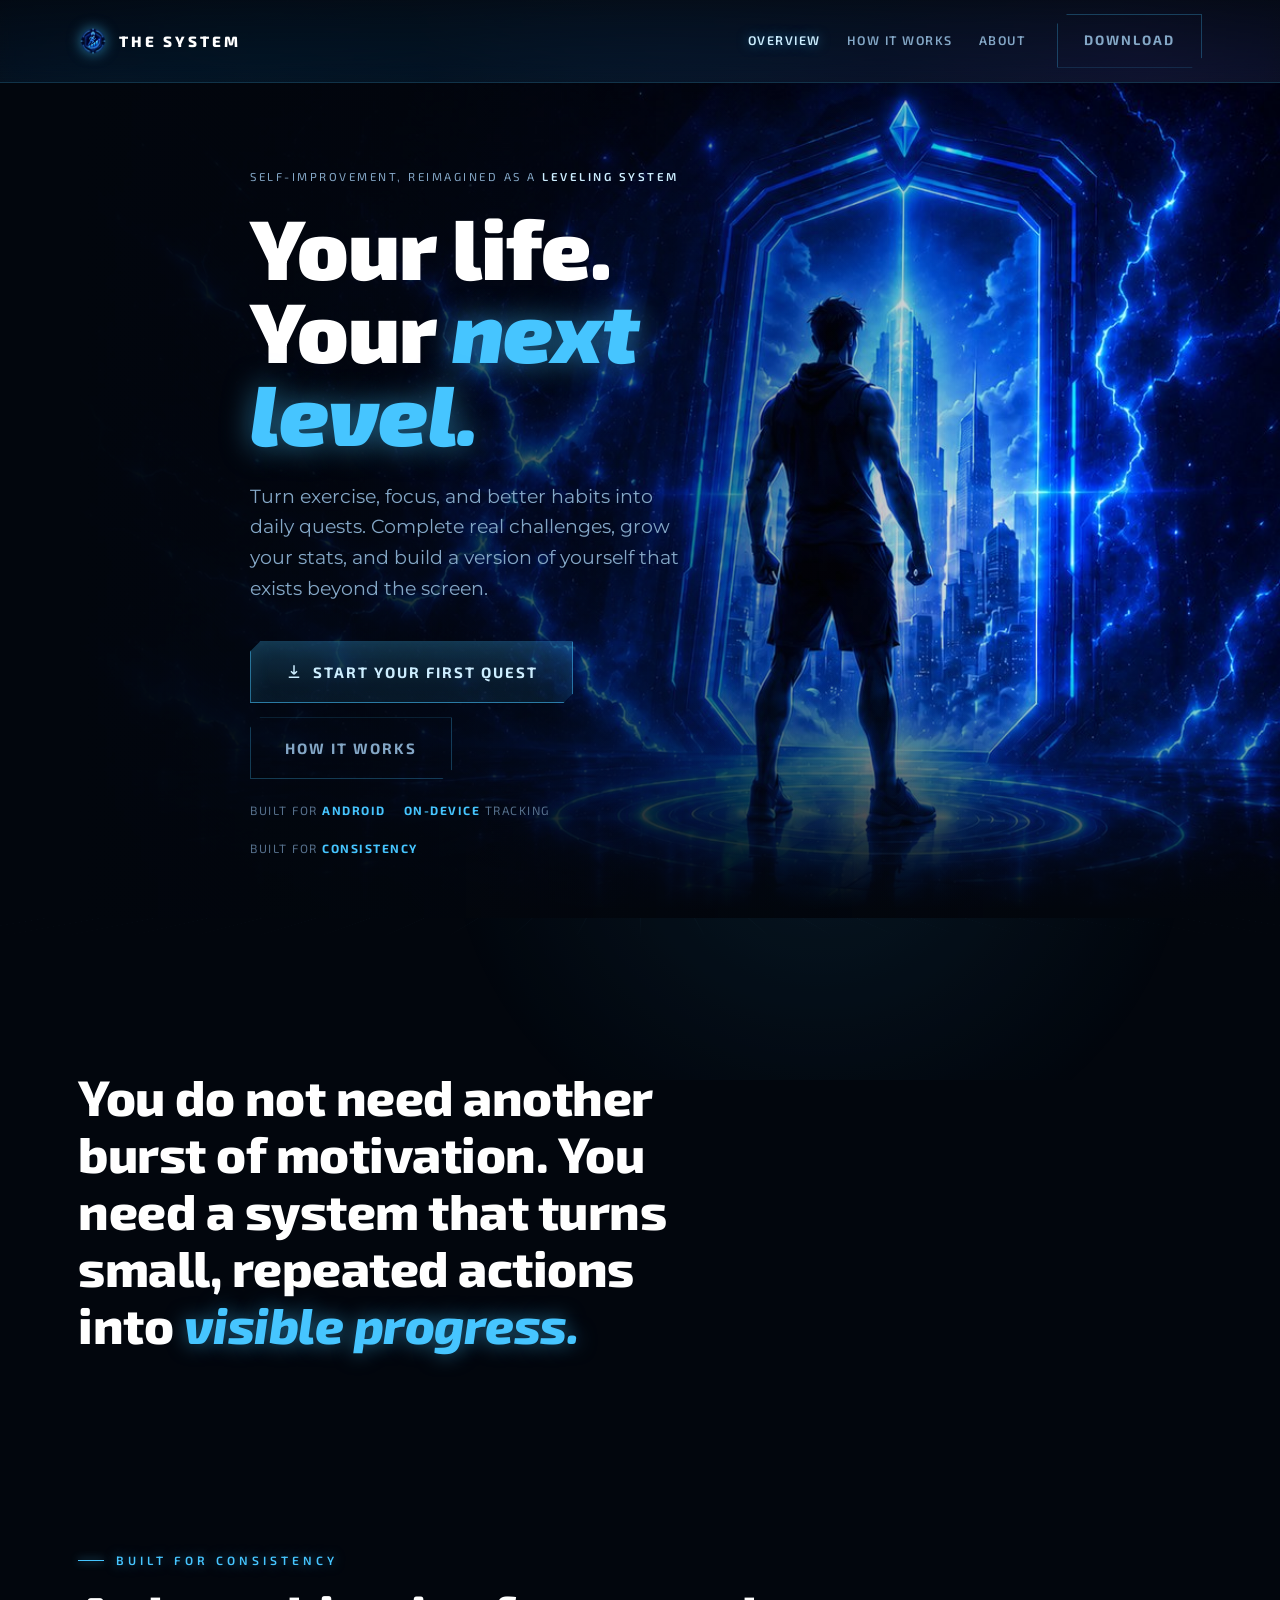
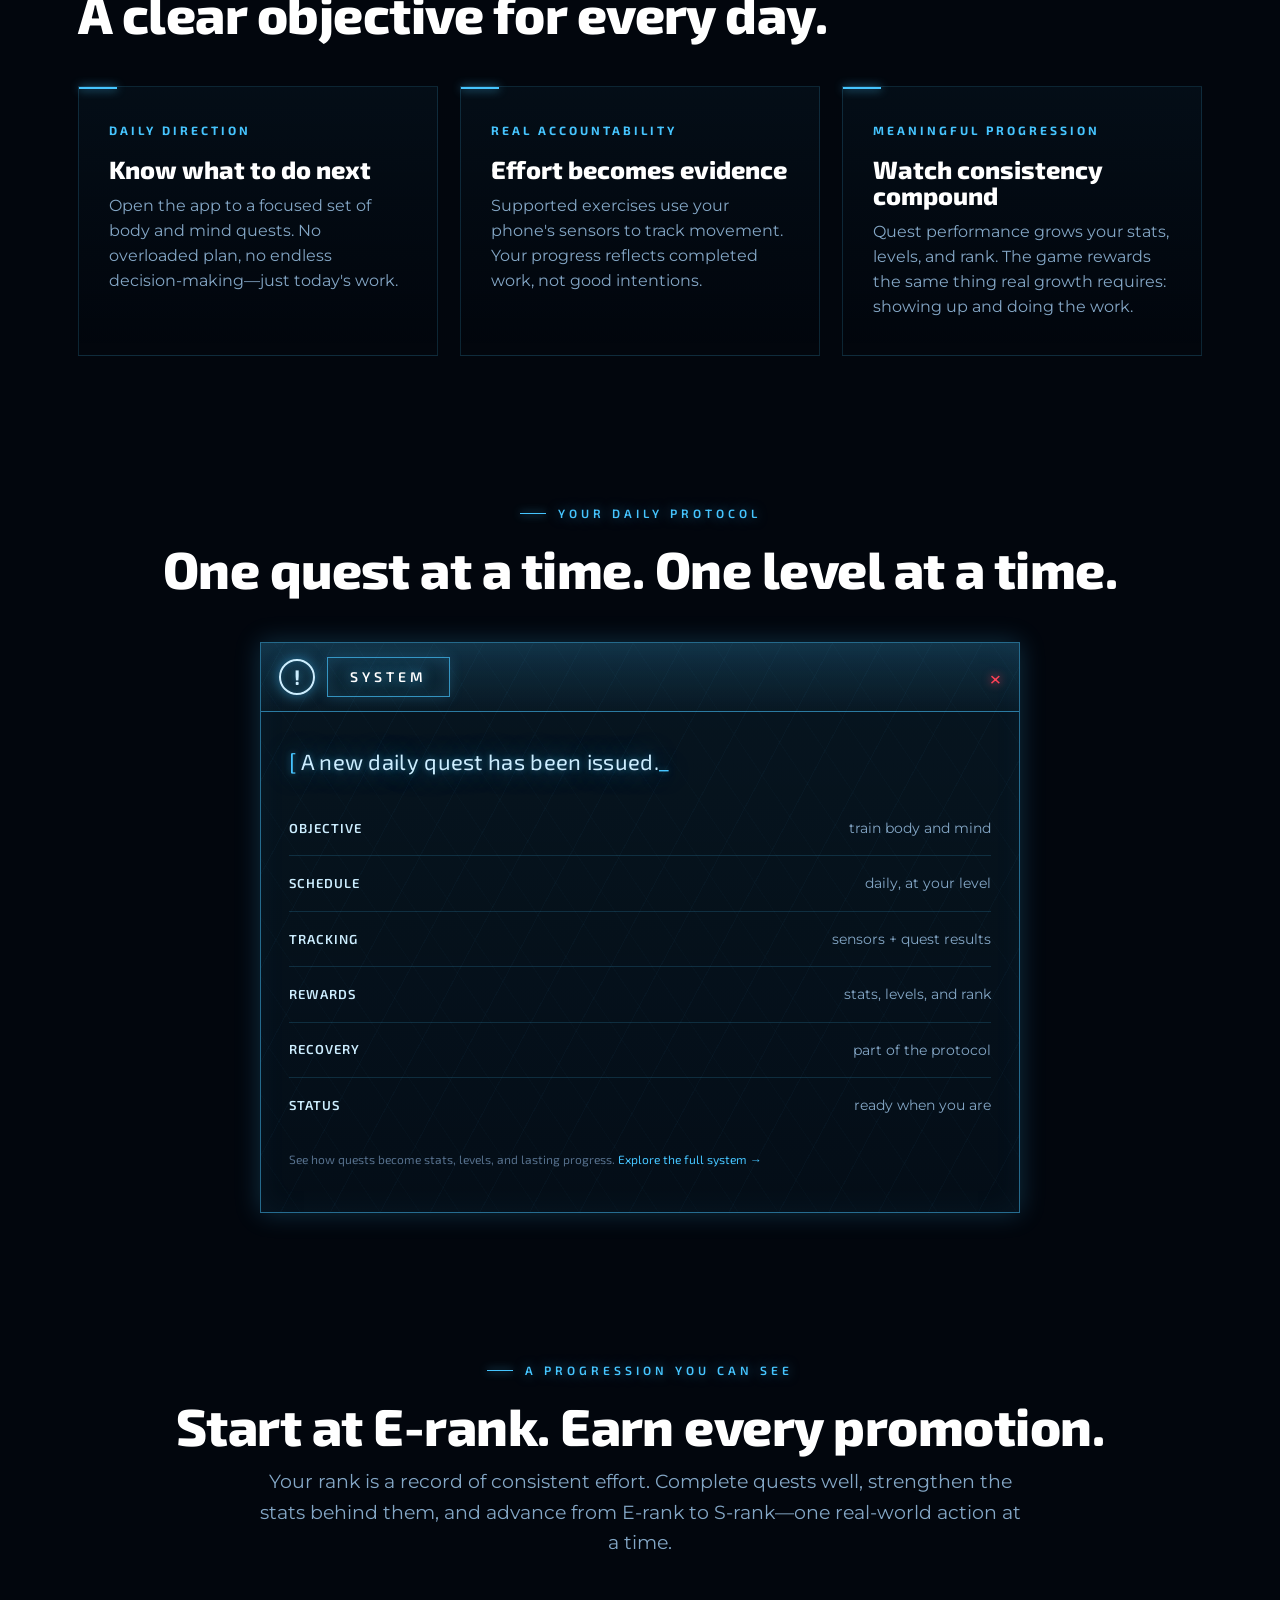
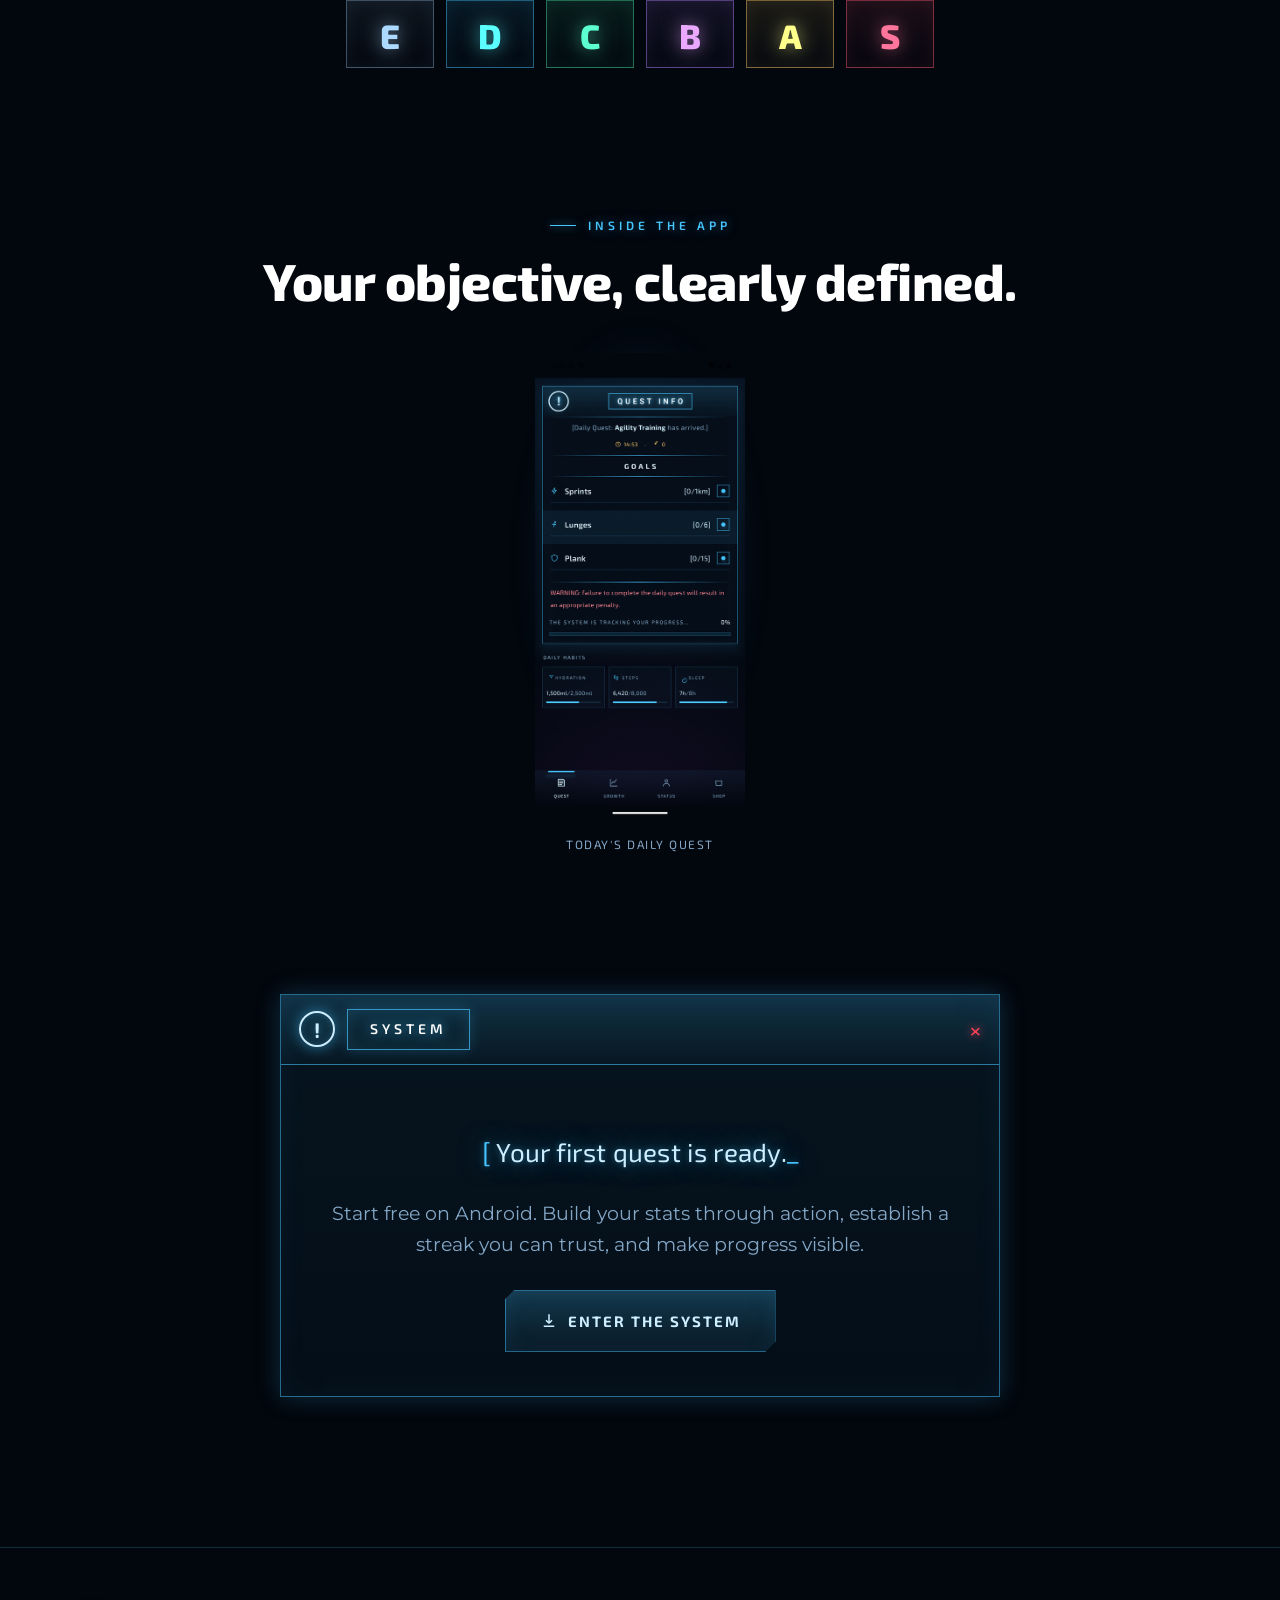
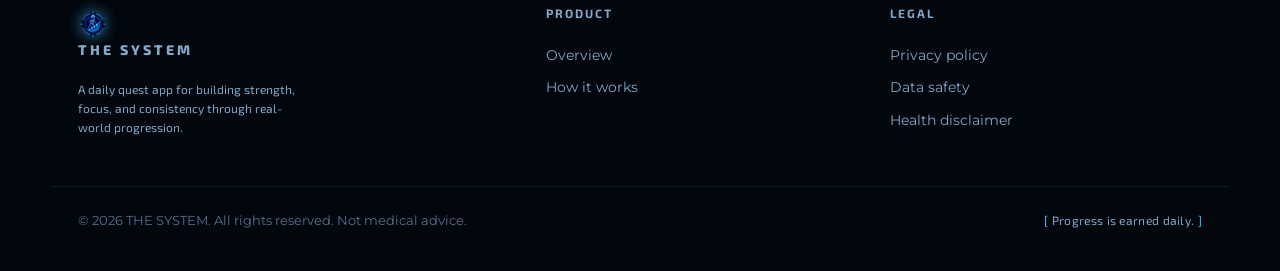
==== commit 3751e99b: "Rewrite public website copy" ====
--- a/index.html
+++ b/index.html
@@ -4,7 +4,7 @@
 <meta charset="UTF-8" />
 <meta name="viewport" content="width=device-width, initial-scale=1.0" />
 <title>THE SYSTEM — Turn self-improvement into a daily quest</title>
-<meta name="description" content="Build strength, focus, and consistency through daily quests inspired by Solo Leveling. Track real progress, earn stats, and level up in real life." />
+<meta name="description" content="Build strength, focus, and consistency through daily quests. Track real progress, earn stats, and level up through real-world action." />
 <link rel="preconnect" href="https://fonts.googleapis.com" />
 <link rel="preconnect" href="https://fonts.gstatic.com" crossorigin />
 <link href="https://fonts.googleapis.com/css2?family=Exo+2:wght@300;400;500;600;700;800;900&family=Montserrat:wght@400;500;600;700;800&display=swap" rel="stylesheet" />
@@ -49,9 +49,9 @@
         <a class="btn ghost lg" href="the-system.html">How it works</a>
       </div>
       <div class="phero-note">
-        <span><b>Android</b> available now</span>
-        <span><b>iOS</b> coming soon</span>
-        <span>Free to <b>start</b></span>
+        <span>Built for <b>Android</b></span>
+        <span><b>On-device</b> tracking</span>
+        <span>Built for <b>consistency</b></span>
       </div>
     </div>
   </div>
@@ -121,14 +121,14 @@
   <div class="wrap center">
     <span class="eyebrow reveal">A progression you can see</span>
     <h2 class="reveal" data-delay="60" style="margin-top:18px;margin-bottom:14px;">Start at E-rank. Earn every promotion.</h2>
-    <p class="lead reveal" data-delay="120" style="margin:0 auto 42px;">Your rank is a record of consistent effort. Complete quests well, strengthen the stats behind them, and advance from Player to Shadow Monarch—one real-world action at a time.</p>
+    <p class="lead reveal" data-delay="120" style="margin:0 auto 42px;">Your rank is a record of consistent effort. Complete quests well, strengthen the stats behind them, and advance from E-rank to S-rank—one real-world action at a time.</p>
     <div class="ranks reveal" data-delay="160">
-      <div class="rank-pill" data-r="E"><div class="lt">E</div><div class="nm">Player</div></div>
-      <div class="rank-pill" data-r="D"><div class="lt">D</div><div class="nm">Awakened</div></div>
-      <div class="rank-pill" data-r="C"><div class="lt">C</div><div class="nm">Elite</div></div>
-      <div class="rank-pill" data-r="B"><div class="lt">B</div><div class="nm">Ranker</div></div>
-      <div class="rank-pill" data-r="A"><div class="lt">A</div><div class="nm">Monarch Cand.</div></div>
-      <div class="rank-pill" data-r="S"><div class="lt">S</div><div class="nm">Shadow Monarch</div></div>
+      <div class="rank-pill" data-r="E"><div class="lt">E</div></div>
+      <div class="rank-pill" data-r="D"><div class="lt">D</div></div>
+      <div class="rank-pill" data-r="C"><div class="lt">C</div></div>
+      <div class="rank-pill" data-r="B"><div class="lt">B</div></div>
+      <div class="rank-pill" data-r="A"><div class="lt">A</div></div>
+      <div class="rank-pill" data-r="S"><div class="lt">S</div></div>
     </div>
   </div>
 </section>
@@ -171,7 +171,7 @@
   <div class="wrap footer-in">
     <div>
       <a class="brand" href="index.html" style="margin-bottom:14px;"><span class="mark"><img src="site/img/logo.png" alt="The System logo" /></span>THE&nbsp;SYSTEM</a>
-      <p class="mini-note" style="text-transform:none;letter-spacing:0;color:var(--dim);max-width:36ch;">A daily quest app for building strength, focus, and consistency—inspired by the progression fantasy of Solo Leveling.</p>
+      <p class="mini-note" style="text-transform:none;letter-spacing:0;color:var(--dim);max-width:36ch;">A daily quest app for building strength, focus, and consistency through real-world progression.</p>
     </div>
     <div>
       <h4>Product</h4>
@@ -186,7 +186,7 @@
     </div>
   </div>
   <div class="wrap legal">
-    <span>&copy; <span id="year">2026</span> THE SYSTEM. Inspired by Solo Leveling. Not medical advice.</span>
+    <span>&copy; <span id="year">2026</span> THE SYSTEM. All rights reserved. Not medical advice.</span>
     <span class="brk">Progress is earned daily.</span>
   </div>
 </footer>
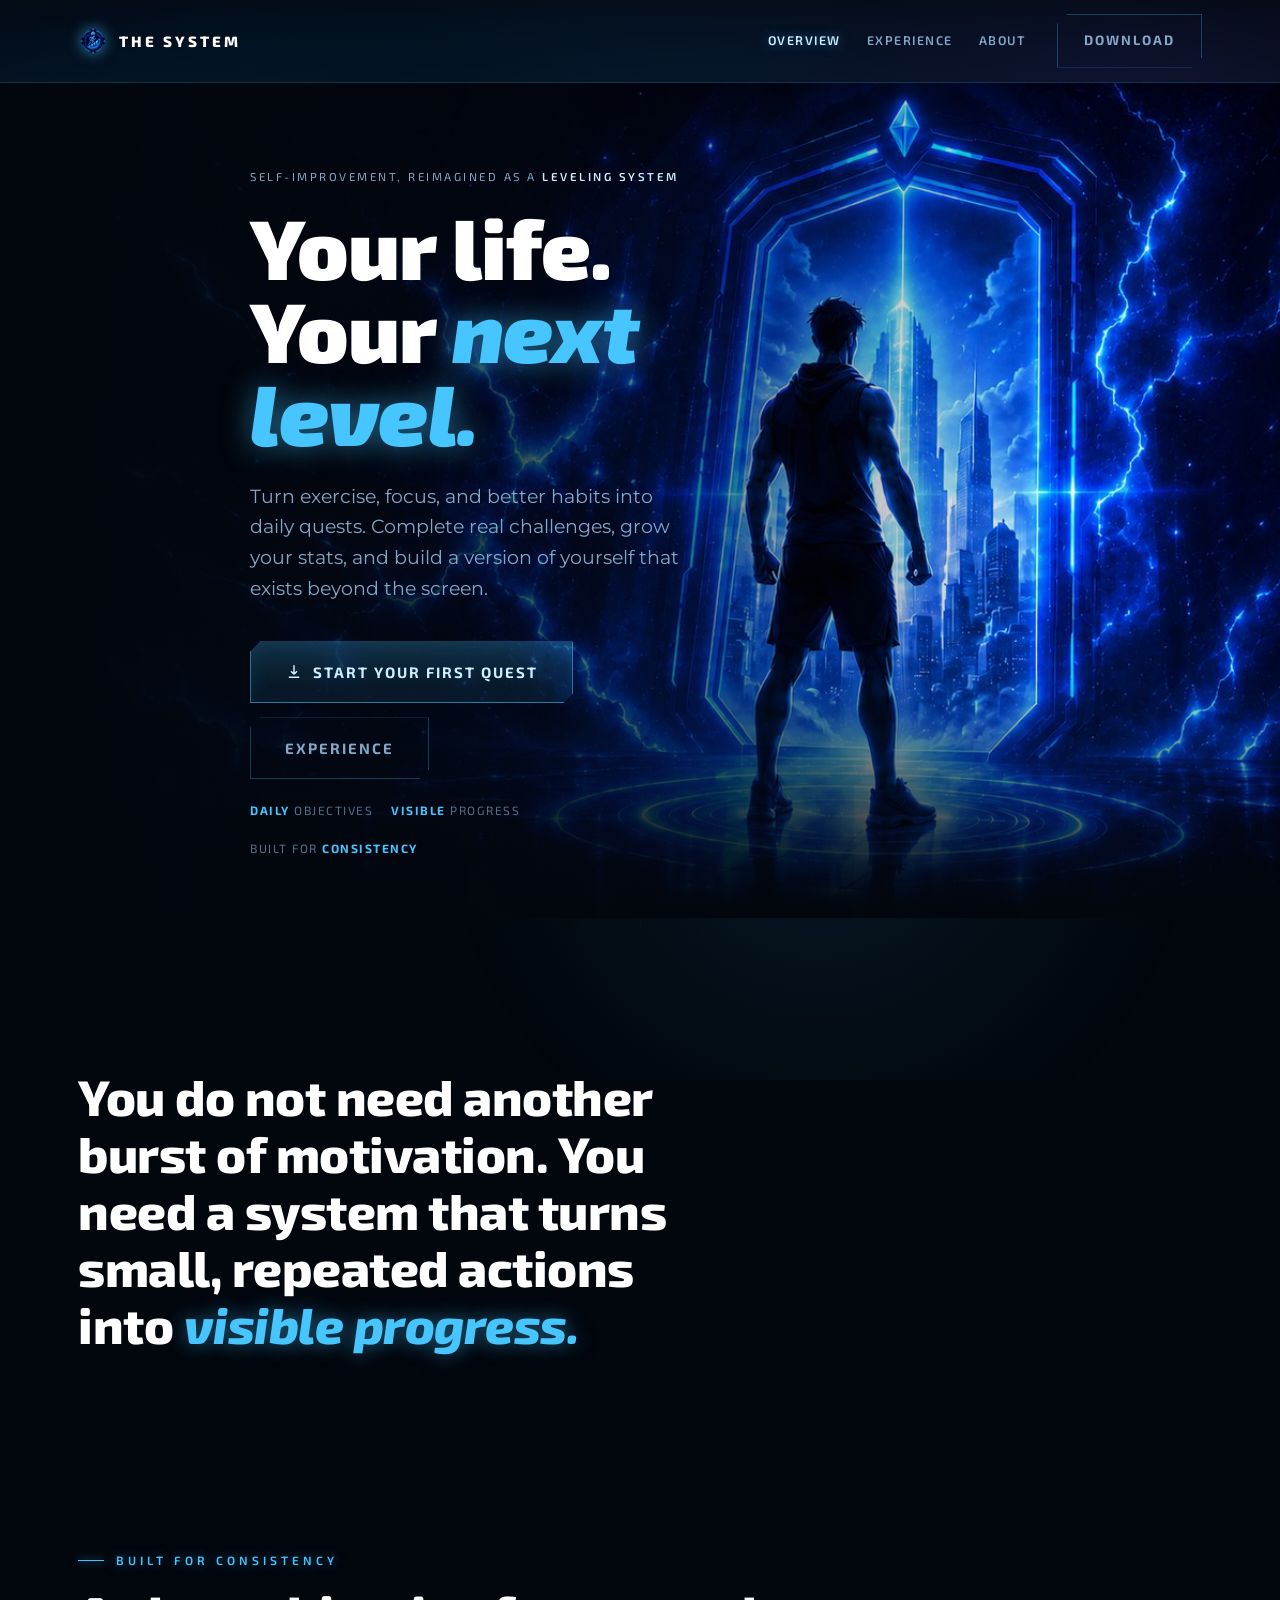
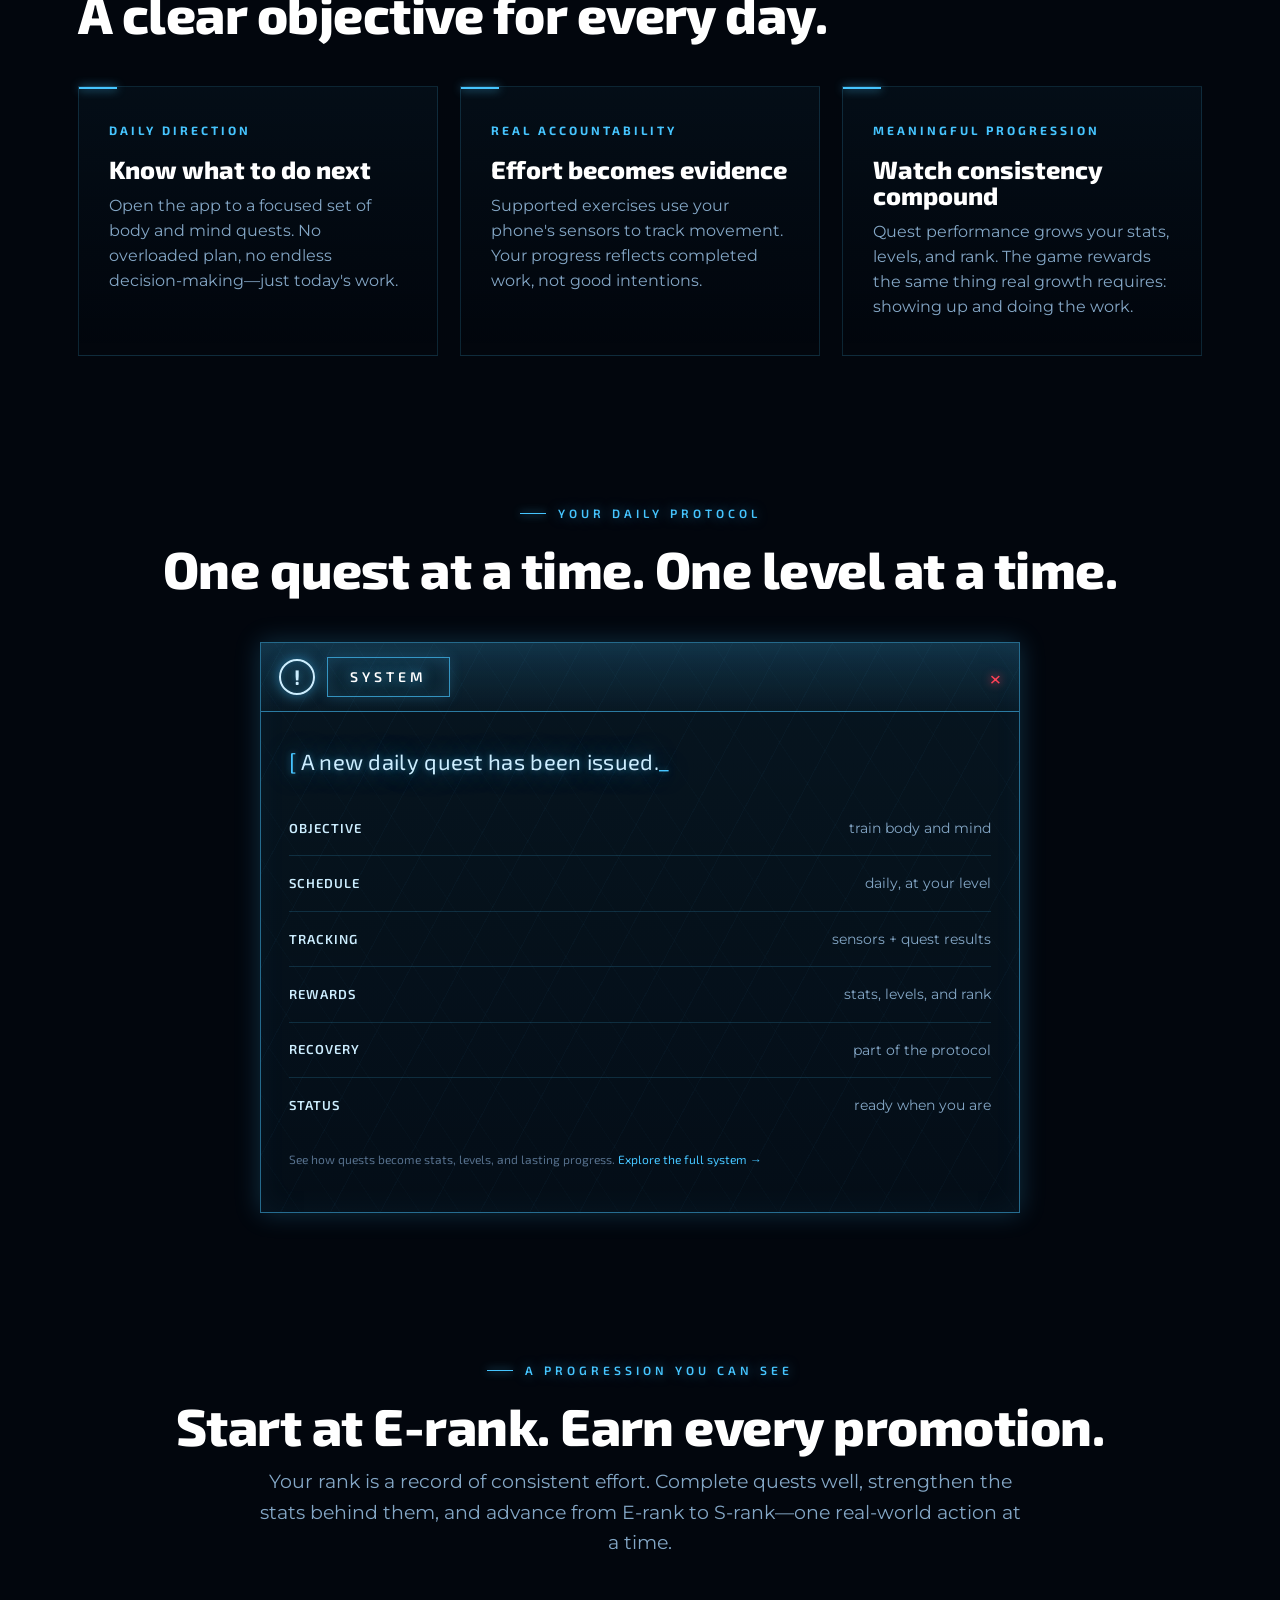
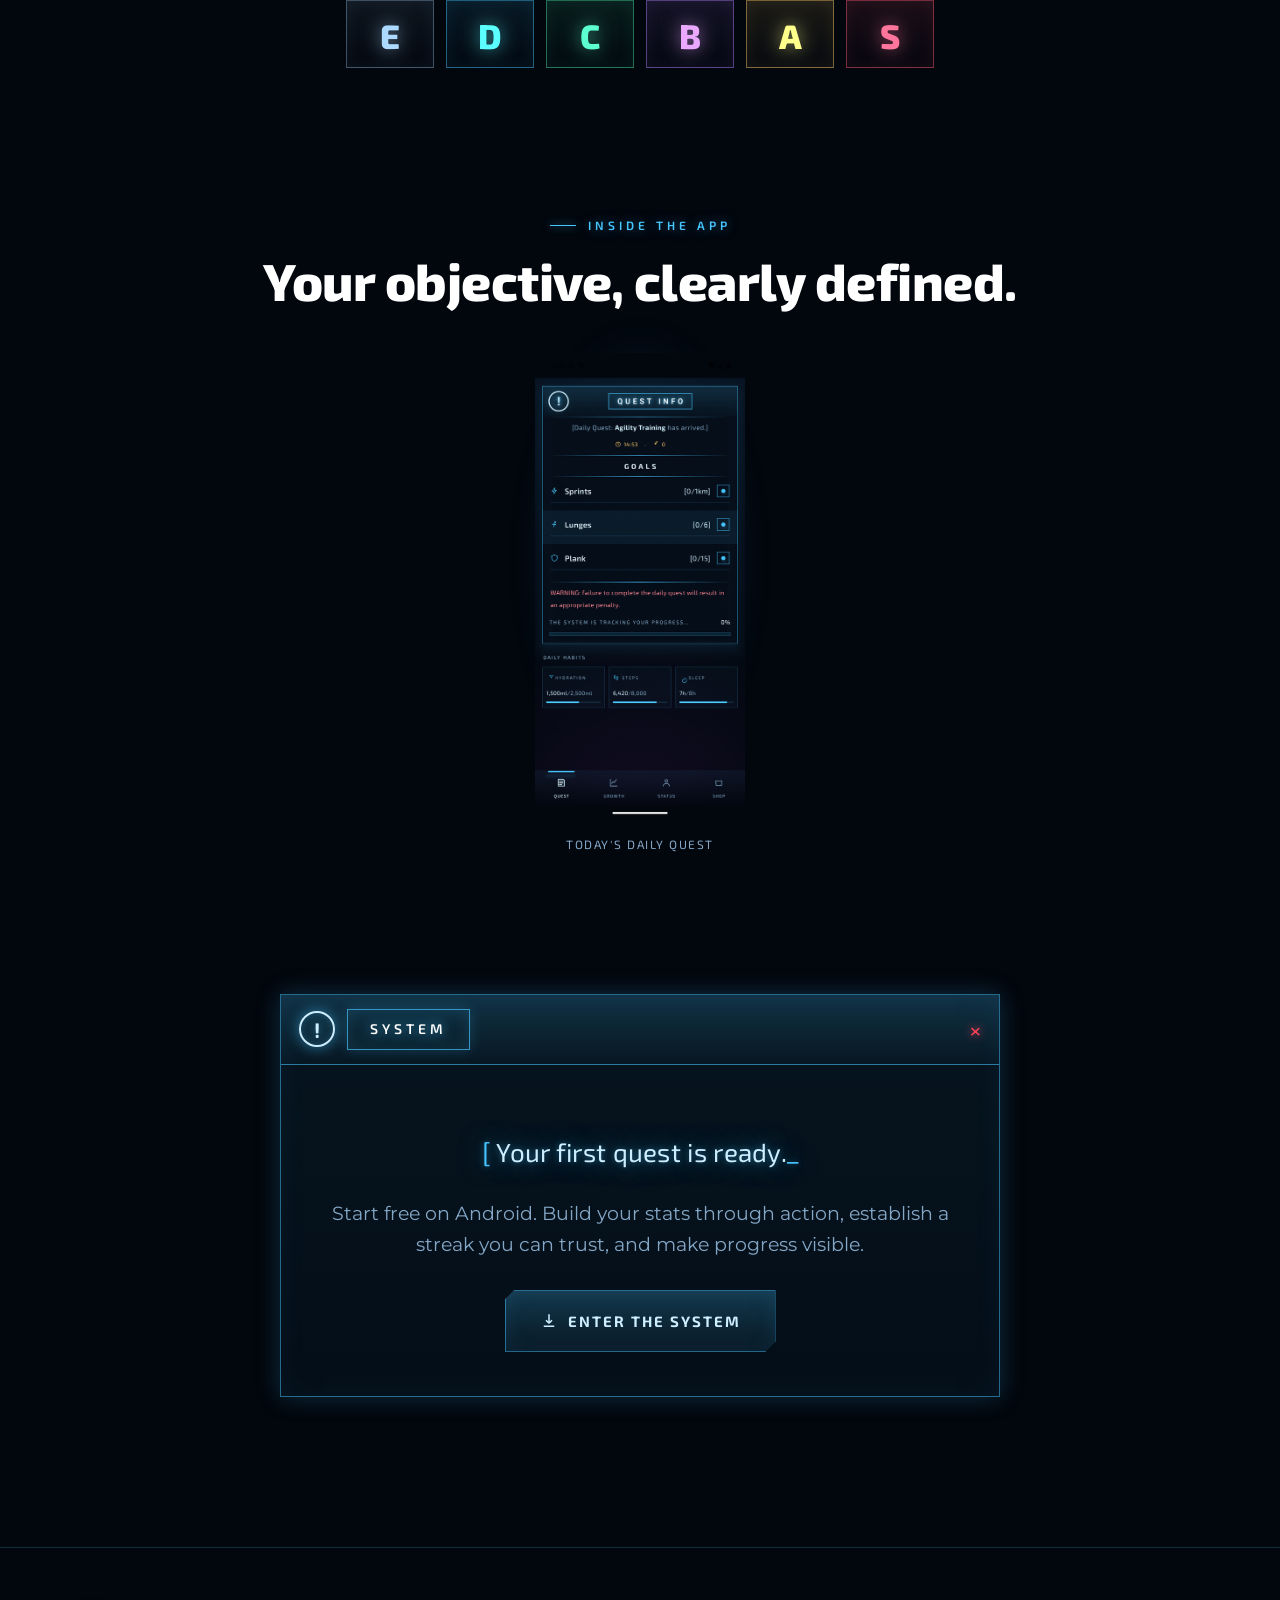
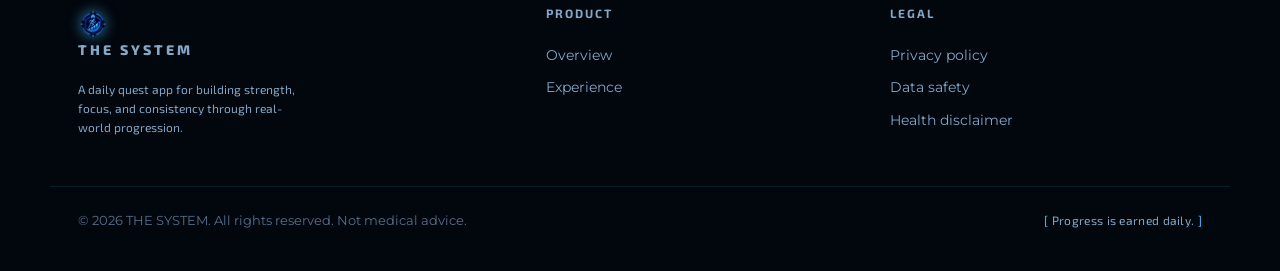
==== commit 102a3445: "Replace How It Works with Experience" ====
--- a/index.html
+++ b/index.html
@@ -26,7 +26,7 @@
     <a class="brand" href="index.html"><span class="mark"><img src="site/img/logo.png" alt="The System logo" /></span>THE&nbsp;SYSTEM</a>
     <nav class="nav-links">
       <a href="index.html" aria-current="page">Overview</a>
-      <a href="the-system.html">How it works</a>
+      <a href="the-system.html">Experience</a>
       <a href="about.html">About</a>
     </nav>
     <a class="btn ghost nav-cta" href="download.html">Download</a>
@@ -46,11 +46,11 @@
           <svg class="ico" viewBox="0 0 24 24" fill="none" stroke="currentColor" stroke-width="2"><path d="M12 3v12M12 15l-4-4M12 15l4-4M5 19h14"/></svg>
           Start your first quest
         </a>
-        <a class="btn ghost lg" href="the-system.html">How it works</a>
+        <a class="btn ghost lg" href="the-system.html">Experience</a>
       </div>
       <div class="phero-note">
-        <span>Built for <b>Android</b></span>
-        <span><b>On-device</b> tracking</span>
+        <span><b>Daily</b> objectives</span>
+        <span><b>Visible</b> progress</span>
         <span>Built for <b>consistency</b></span>
       </div>
     </div>
@@ -176,7 +176,7 @@
     <div>
       <h4>Product</h4>
       <a href="index.html">Overview</a>
-      <a href="the-system.html">How it works</a>
+      <a href="the-system.html">Experience</a>
     </div>
     <div>
       <h4>Legal</h4>
